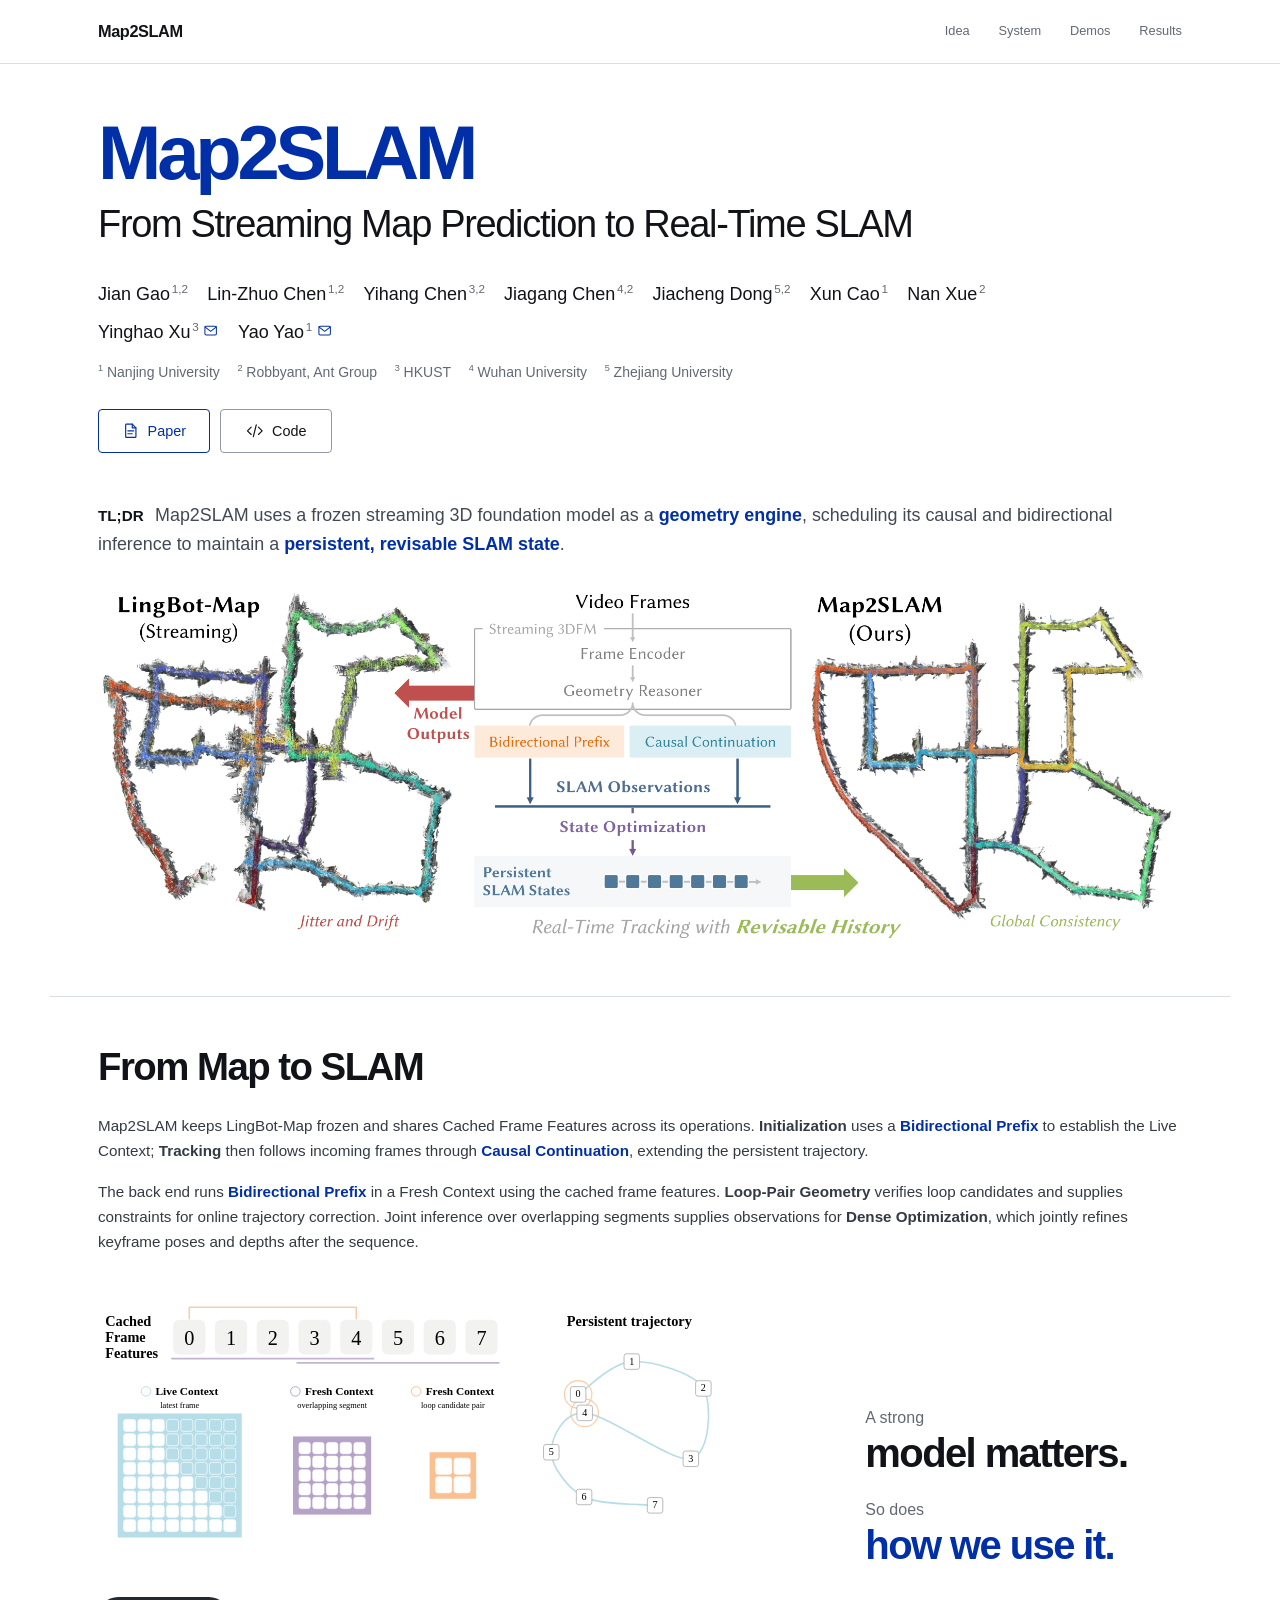
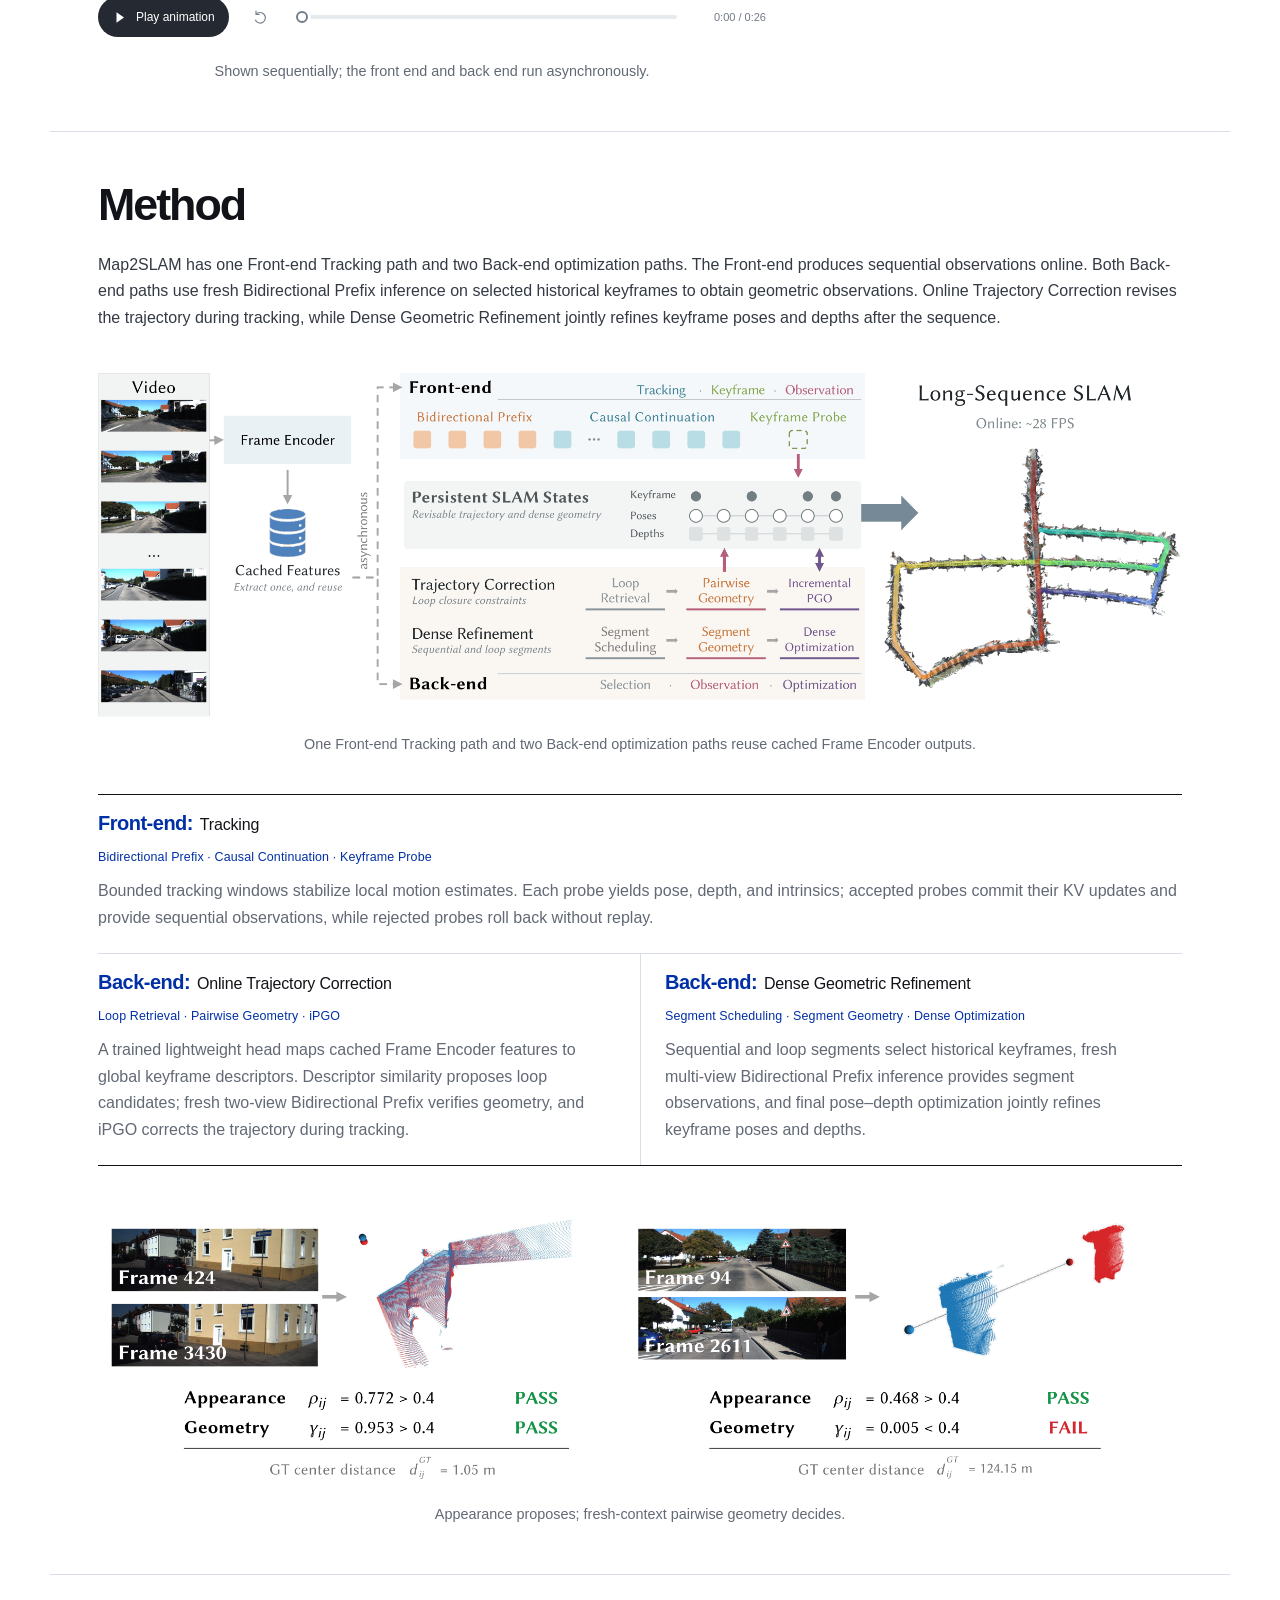
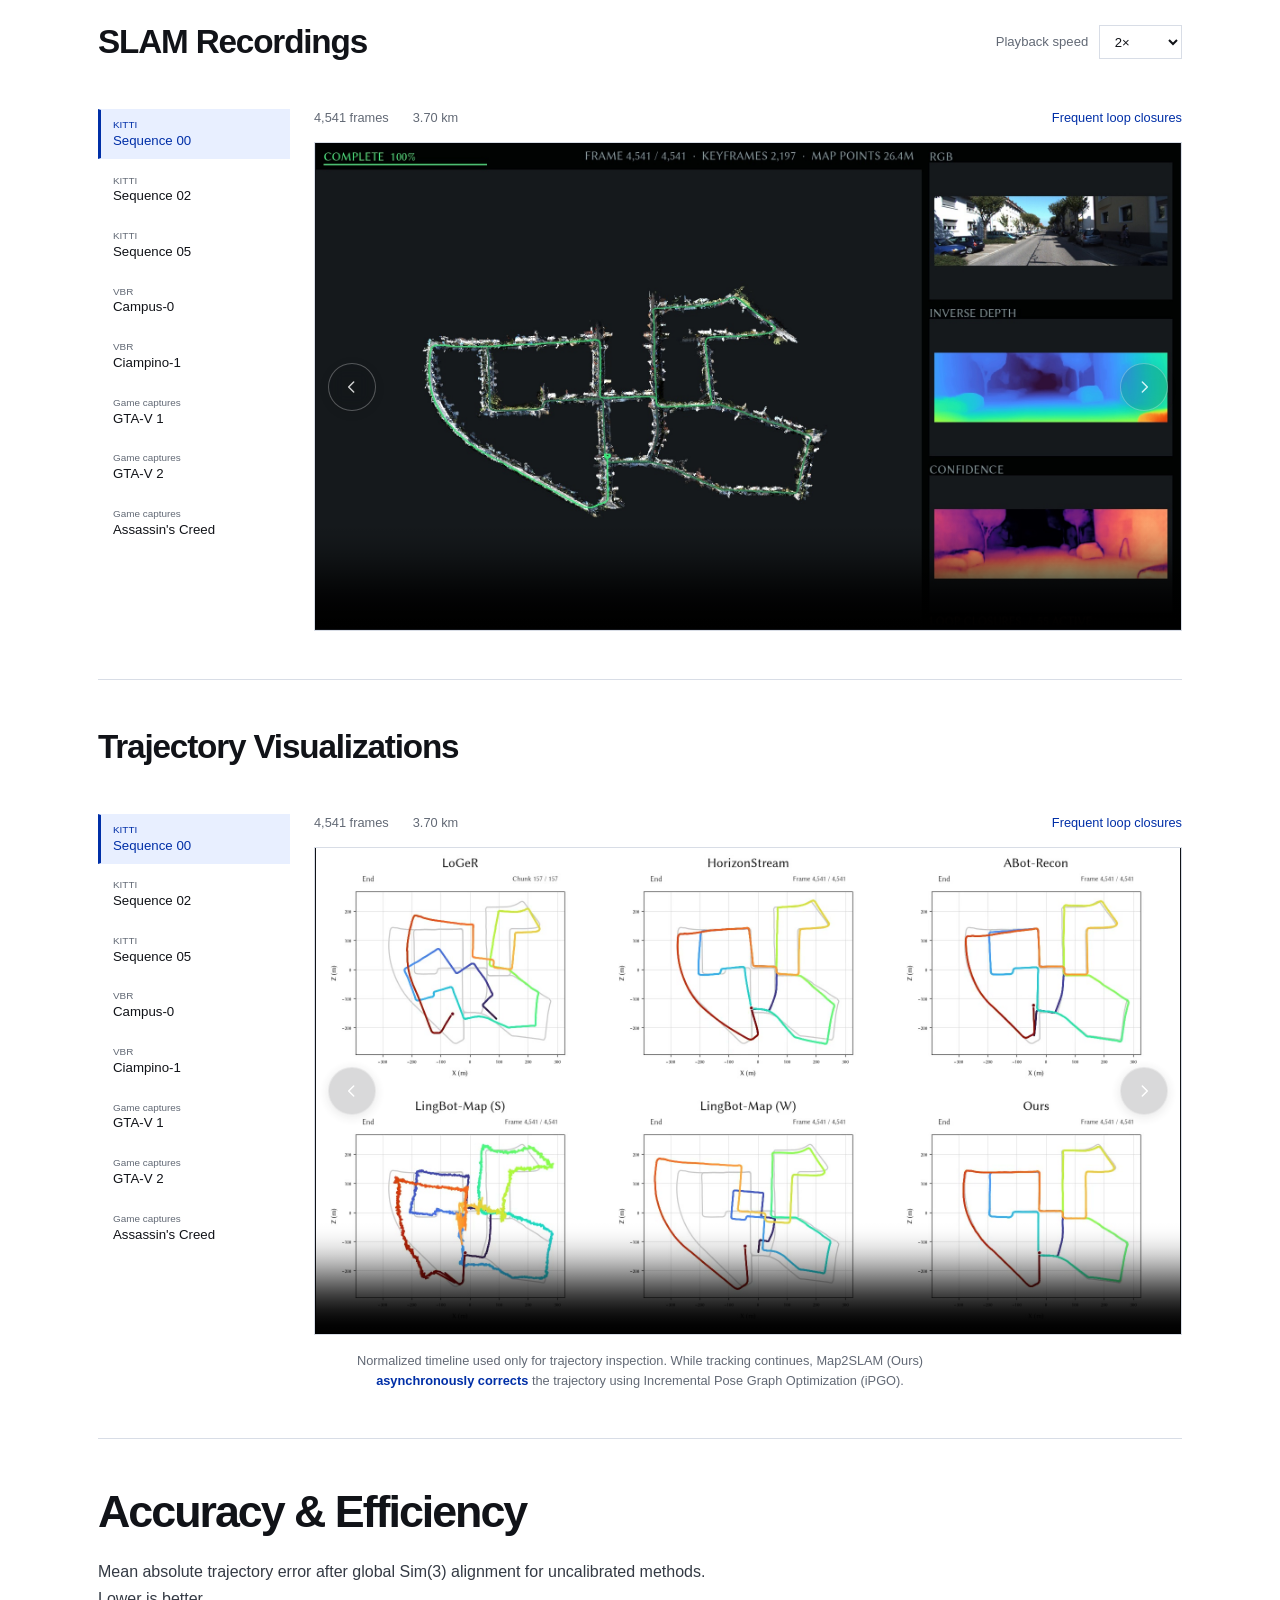
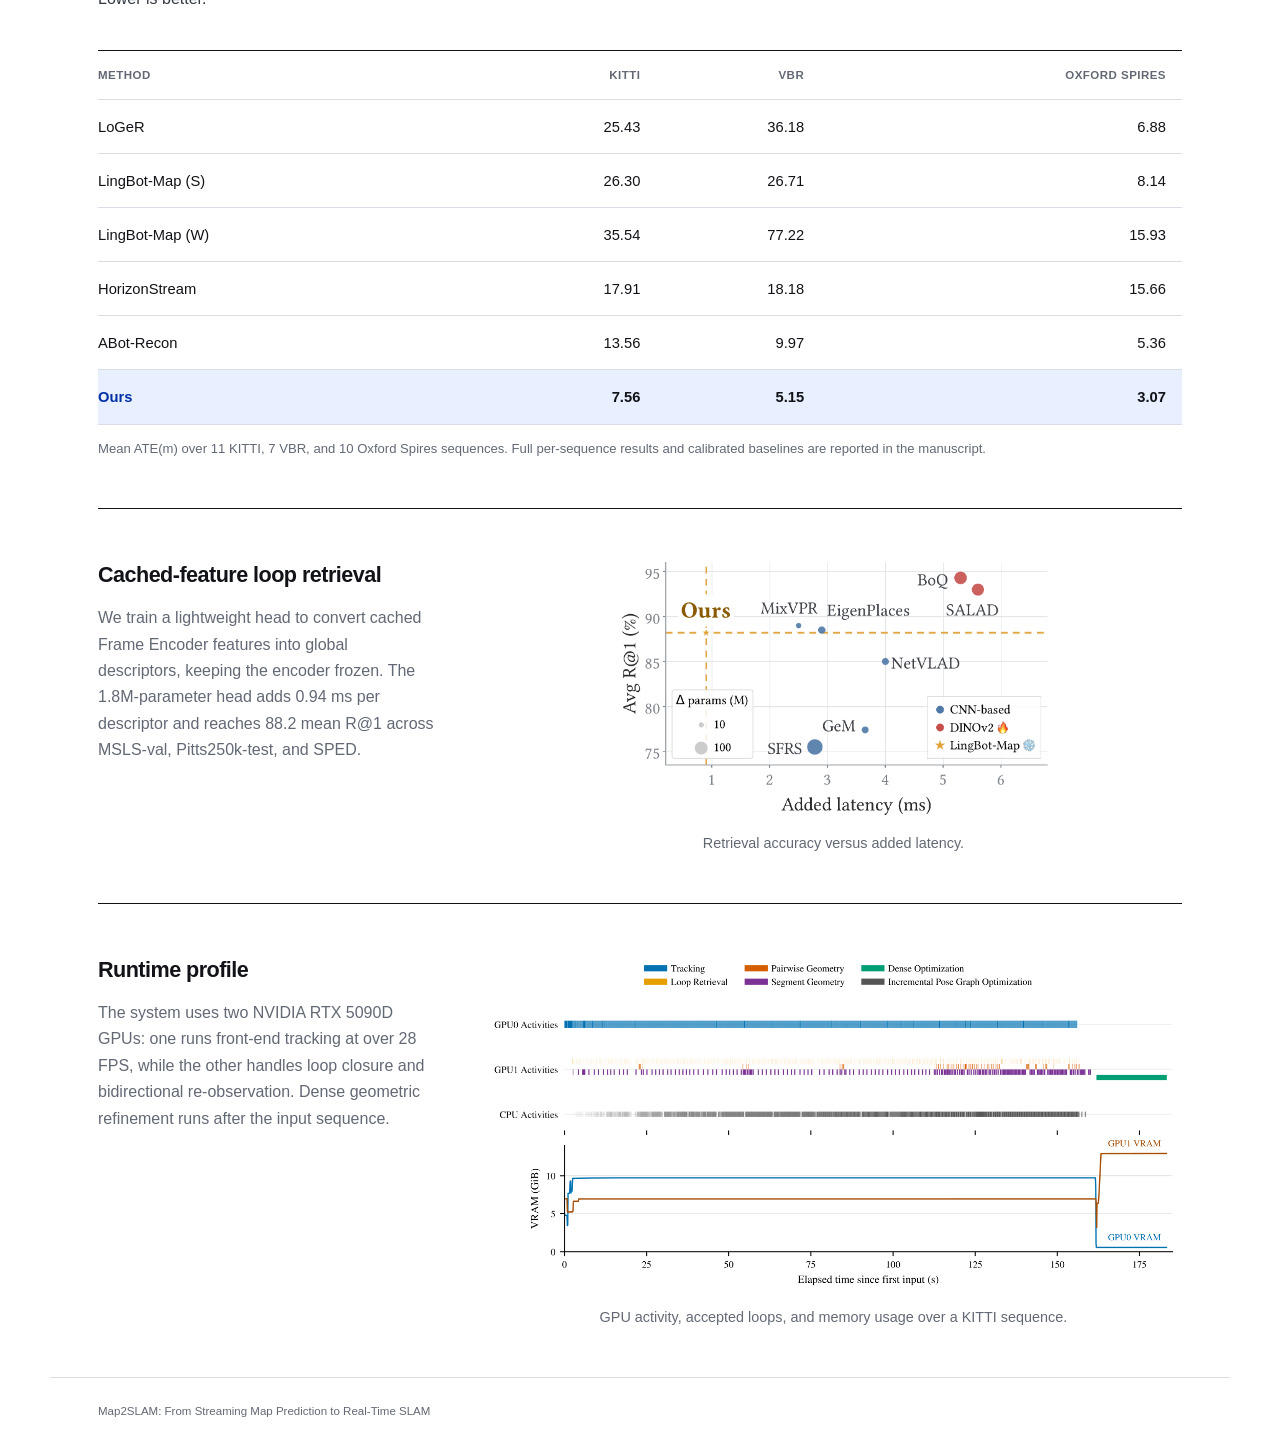
==== index.html @ f63fdbed "feat: publish Map2SLAM project page" ====
<!doctype html>
<html lang="en">
<head>
  <meta charset="utf-8">
  <meta name="viewport" content="width=device-width, initial-scale=1">
  <meta name="description" content="Project page for Map2SLAM: From Streaming Map Prediction to Real-Time SLAM.">
  <meta name="theme-color" content="#ffffff">
  <title>Map2SLAM: From Streaming Map Prediction to Real-Time SLAM</title>
  <link rel="icon" type="image/svg+xml" href="data:image/svg+xml,%3Csvg%20xmlns%3D%22http%3A%2F%2Fwww.w3.org%2F2000%2Fsvg%22%20viewBox%3D%220%200%2064%2064%22%3E%3Crect%20width%3D%2264%22%20height%3D%2264%22%20fill%3D%22%23ffffff%22%2F%3E%3Cpath%20d%3D%22M12%2050V14L32%2034L52%2014V50%22%20fill%3D%22none%22%20stroke%3D%22%23111318%22%20stroke-width%3D%224.5%22%20stroke-linejoin%3D%22round%22%2F%3E%3Cpath%20d%3D%22M6%2044h12v12H6zM6%208h12v12H6zM26%2028h12v12H26zM46%208h12v12H46zM46%2044h12v12H46z%22%20fill%3D%22%23002fa7%22%2F%3E%3C%2Fsvg%3E">
  <link rel="stylesheet" href="styles.css?v=11f849126fb4">
</head>
<body>
  <a class="skip-link" href="#main">Skip to content</a>

  <header class="site-header">
    <a class="site-brand" href="#top">Map2SLAM</a>
    <nav class="nav" aria-label="Primary navigation">
      <a href="#idea">Idea</a>
      <a href="#system">System</a>
      <a href="#demos">Demos</a>
      <a href="#results">Results</a>
    </nav>
  </header>

  <main id="main">
    <section class="hero section-grid" id="top">
      <div class="hero-copy">
        <h1>
          <span class="project-name">Map2SLAM<span class="sr-only">: </span></span>
          <span class="project-title">From Streaming Map Prediction <span class="title-phrase">to Real-Time SLAM</span></span>
        </h1>
        <div class="publication-info">
          <p class="authors">
            <span class="author"><a href="https://ygaojiany.github.io/" target="_blank" rel="noopener">Jian Gao</a><sup>1,2</sup></span>
            <span class="author"><a href="https://linzhuo.xyz/" target="_blank" rel="noopener">Lin-Zhuo Chen</a><sup>1,2</sup></span>
            <span class="author"><a href="https://sh17c.top/" target="_blank" rel="noopener">Yihang Chen</a><sup>3,2</sup></span>
            <span class="author"><a href="https://scholar.google.com/citations?user=ll9g3BkAAAAJ" target="_blank" rel="noopener">Jiagang Chen</a><sup>4,2</sup></span>
            <span class="author"><a href="https://dongjiacheng06.github.io/" target="_blank" rel="noopener">Jiacheng Dong</a><sup>5,2</sup></span>
            <span class="author"><a href="https://cite.nju.edu.cn/People/Faculty/20190621/i5054.html" target="_blank" rel="noopener">Xun Cao</a><sup>1</sup></span>
            <span class="author"><a href="https://xuenan.net/" target="_blank" rel="noopener">Nan Xue</a><sup>2</sup></span>
            <span class="author"><a href="https://justimyhxu.github.io/" target="_blank" rel="noopener">Yinghao Xu</a><sup>3</sup><svg class="corresponding-icon" viewBox="0 0 24 24" fill="none" stroke="currentColor" stroke-width="1.6" stroke-linecap="round" stroke-linejoin="round" role="img" aria-label="Corresponding author"><title>Corresponding author</title><rect x="3" y="5" width="18" height="14" rx="2"/><path d="m3 6 9 7 9-7"/></svg></span>
            <span class="author"><a href="https://yoyo000.github.io/" target="_blank" rel="noopener">Yao Yao</a><sup>1</sup><svg class="corresponding-icon" viewBox="0 0 24 24" fill="none" stroke="currentColor" stroke-width="1.6" stroke-linecap="round" stroke-linejoin="round" role="img" aria-label="Corresponding author"><title>Corresponding author</title><rect x="3" y="5" width="18" height="14" rx="2"/><path d="m3 6 9 7 9-7"/></svg></span>
          </p>
          <p class="affiliations">
            <span><sup>1</sup> Nanjing University</span>
            <span><sup>2</sup> Robbyant, Ant Group</span>
            <span><sup>3</sup> HKUST</span>
            <span><sup>4</sup> Wuhan University</span>
            <span><sup>5</sup> Zhejiang University</span>
          </p>
          <nav class="publication-links" aria-label="Paper resources">
            <a class="paper-link" href="assets/papers/Map2SLAM.pdf" target="_blank" rel="noopener">
              <svg viewBox="0 0 24 24" fill="none" stroke="currentColor" stroke-width="1.6" stroke-linecap="round" stroke-linejoin="round" aria-hidden="true"><path d="M14 3H6a1 1 0 0 0-1 1v16a1 1 0 0 0 1 1h12a1 1 0 0 0 1-1V8z"/><path d="M14 3v5h5M8 12h8M8 16h6"/></svg>
              <span>Paper</span>
            </a>
            <a class="text-link" href="https://github.com/robbyant-research/Map2SLAM" target="_blank" rel="noopener" title="Code will be released here">
              <svg viewBox="0 0 24 24" fill="none" stroke="currentColor" stroke-width="1.6" stroke-linecap="round" stroke-linejoin="round" aria-hidden="true"><path d="m7 7-5 5 5 5m10-10 5 5-5 5M14 4l-4 16"/></svg>
              <span>Code</span>
            </a>
          </nav>
        </div>
      </div>
      <div class="hero-overview">
        <p class="hero-statement"><span class="tldr-label">TL;DR</span> Map2SLAM uses a frozen streaming 3D foundation model as a <strong>geometry engine</strong>, scheduling its causal and bidirectional inference to maintain a <strong>persistent, revisable SLAM state</strong>.</p>
        <figure class="paper-figure teaser-figure">
          <img src="assets/images/teaser_v2.png" alt="Comparison between direct LingBot-Map outputs and Map2SLAM, where persistent state improves global consistency." width="2103" height="706">
        </figure>
      </div>
    </section>

    <section class="section-grid content-section idea-section" id="idea">
      <div class="idea-heading">
        <h2>From Map to SLAM</h2>
      </div>
      <div class="section-intro approach-copy wide">
        <p>Map2SLAM keeps LingBot-Map frozen and shares Cached Frame Features across its operations. <strong>Initialization</strong> uses a <strong class="inference-mode">Bidirectional Prefix</strong> to establish the Live Context; <strong>Tracking</strong> then follows incoming frames through <strong class="inference-mode">Causal Continuation</strong>, extending the persistent trajectory.</p>
        <p>The back end runs <strong class="inference-mode">Bidirectional Prefix</strong> in a Fresh Context using the cached frame features. <strong>Loop-Pair Geometry</strong> verifies loop candidates and supplies constraints for online trajectory correction. Joint inference over overlapping segments supplies observations for <strong>Dense Optimization</strong>, which jointly refines keyframe poses and depths after the sequence.</p>
      </div>
      <div class="engine-layout">
        <figure class="paper-figure method-figure">
          <iframe class="schedule-animation" src="assets/animation/index.html?v=3a4cfb2a471d" title="Interactive Map2SLAM inference schedule" aria-describedby="schedule-caption" loading="lazy"></iframe>
          <figcaption id="schedule-caption" class="animation-caption">Shown sequentially; the front end and back end run asynchronously.</figcaption>
        </figure>
        <div class="idea-motto">
          <p><span>A strong</span> <strong>model matters.</strong></p>
          <p><span>So does</span> <strong>how we use it.</strong></p>
        </div>
      </div>
    </section>

    <section class="section-grid content-section system-section" id="system">
      <div class="section-intro wide">
        <h2>Method</h2>
        <p>Map2SLAM has one Front-end Tracking path and two Back-end optimization paths. The Front-end produces sequential observations online. Both Back-end paths use fresh Bidirectional Prefix inference on selected historical keyframes to obtain geometric observations. Online Trajectory Correction revises the trajectory during tracking, while Dense Geometric Refinement jointly refines keyframe poses and depths after the sequence.</p>
      </div>

      <figure class="paper-figure full-bleed system-figure">
        <img src="assets/images/pipeline_v2.png" alt="Map2SLAM system diagram with one front-end tracking path and two back-end paths for online trajectory correction and dense geometric refinement." width="2105" height="685">
        <figcaption>One Front-end Tracking path and two Back-end optimization paths reuse cached Frame Encoder outputs.</figcaption>
      </figure>

      <div class="system-steps">
        <article class="frontend-path">
          <h3>
            <span class="stage-label">Front-end:</span>
            <span class="stage-title">Tracking</span>
          </h3>
          <p class="stage-sequence">Bidirectional Prefix · Causal Continuation · Keyframe Probe</p>
          <p>Bounded tracking windows stabilize local motion estimates. Each probe yields pose, depth, and intrinsics; accepted probes commit their KV updates and provide sequential observations, while rejected probes roll back without replay.</p>
        </article>
        <article class="backend-path">
          <h3>
            <span class="stage-label">Back-end:</span>
            <span class="stage-title">Online Trajectory Correction</span>
          </h3>
          <p class="stage-sequence">Loop Retrieval · Pairwise Geometry · iPGO</p>
          <p>A trained lightweight head maps cached Frame Encoder features to global keyframe descriptors. Descriptor similarity proposes loop candidates; fresh two-view Bidirectional Prefix verifies geometry, and iPGO corrects the trajectory during tracking.</p>
        </article>
        <article class="backend-path">
          <h3>
            <span class="stage-label">Back-end:</span>
            <span class="stage-title">Dense Geometric Refinement</span>
          </h3>
          <p class="stage-sequence">Segment Scheduling · Segment Geometry · Dense Optimization</p>
          <p>Sequential and loop segments select historical keyframes, fresh multi-view Bidirectional Prefix inference provides segment observations, and final pose–depth optimization jointly refines keyframe poses and depths.</p>
        </article>
      </div>

      <figure class="paper-figure loop-figure">
        <img src="assets/images/loop_check_v2.png" alt="Accepted and rejected loop candidates after appearance retrieval and geometric verification." width="2051" height="544">
        <figcaption>Appearance proposes; fresh-context pairwise geometry decides.</figcaption>
      </figure>
    </section>

    <section class="section-grid demo-section" id="demos" aria-label="Demos">
      <section class="media-block" id="slam-recordings" aria-labelledby="demo-heading">
        <div class="media-heading">
          <h2 id="demo-heading">SLAM Recordings</h2>
          <div class="media-controls">
            <label class="speed-control" for="demo-speed">
              <span>Playback speed</span>
              <select id="demo-speed" aria-label="SLAM recording playback speed">
                <option value="1">1×</option>
                <option value="2" selected>2×</option>
                <option value="5">5×</option>
                <option value="10">10×</option>
              </select>
            </label>
          </div>
        </div>
        <div class="media-browser">
          <aside class="sequence-sidebar" aria-label="SLAM recording sequences">
            <div class="sequence-list" role="group" aria-label="Select a sequence">
              <button class="sequence-button demo-sequence-button is-active" type="button" data-id="kitti00" aria-pressed="true"><span>KITTI</span><strong>Sequence 00</strong></button>
              <button class="sequence-button demo-sequence-button" type="button" data-id="kitti02" aria-pressed="false"><span>KITTI</span><strong>Sequence 02</strong></button>
              <button class="sequence-button demo-sequence-button" type="button" data-id="kitti05" aria-pressed="false"><span>KITTI</span><strong>Sequence 05</strong></button>
              <button class="sequence-button demo-sequence-button" type="button" data-id="vbr_campus_train0" aria-pressed="false"><span>VBR</span><strong>Campus-0</strong></button>
              <button class="sequence-button demo-sequence-button" type="button" data-id="vbr_ciampino_train1" aria-pressed="false"><span>VBR</span><strong>Ciampino-1</strong></button>
              <button class="sequence-button demo-sequence-button" type="button" data-id="vg02" aria-pressed="false"><span>Game captures</span><strong>GTA-V 1</strong></button>
              <button class="sequence-button demo-sequence-button" type="button" data-id="vg03" aria-pressed="false"><span>Game captures</span><strong>GTA-V 2</strong></button>
              <button class="sequence-button demo-sequence-button" type="button" data-id="vg04" aria-pressed="false"><span>Game captures</span><strong>Assassin's Creed</strong></button>
            </div>
          </aside>
          <div class="media-player">
            <div class="scene-details">
              <ul class="scene-stats" id="demo-scene-stats" aria-live="polite">
                <li>4,541 frames</li>
                <li>3.70 km</li>
              </ul>
              <ul class="scene-features" id="demo-scene-features" aria-live="polite">
                <li>Frequent loop closures</li>
              </ul>
            </div>
            <div class="video-stage">
              <video class="result-video" id="demo-video" controls playsinline preload="metadata" muted poster="assets/images/poster_final_kitti00.jpg">
                <source src="https://gw.alipayobjects.com/v/huamei_vaouhm/afts/video/JGMVQaipF30AAAAAgOAAAAgAfoeUAQBr" type="video/mp4">
              </video>
              <div class="scene-navigation" role="group" aria-label="Switch SLAM recording">
                <button class="scene-arrow" id="demo-prev" aria-controls="demo-video" type="button" aria-label="Previous SLAM recording" title="Previous SLAM recording">
                  <svg viewBox="0 0 24 24" fill="none" stroke="currentColor" stroke-width="1.8" stroke-linecap="round" stroke-linejoin="round" aria-hidden="true"><path d="m14 6-6 6 6 6"/></svg>
                </button>
                <button class="scene-arrow" id="demo-next" aria-controls="demo-video" type="button" aria-label="Next SLAM recording" title="Next SLAM recording">
                  <svg viewBox="0 0 24 24" fill="none" stroke="currentColor" stroke-width="1.8" stroke-linecap="round" stroke-linejoin="round" aria-hidden="true"><path d="m10 6 6 6-6 6"/></svg>
                </button>
              </div>
            </div>
          </div>
        </div>
      </section>

      <section class="media-block" id="trajectory-comparisons" aria-labelledby="trajectory-heading">
        <div class="media-heading">
          <h2 id="trajectory-heading">Trajectory Visualizations</h2>
        </div>
        <div class="media-browser">
          <aside class="sequence-sidebar" aria-label="Trajectory visualization sequences">
            <div class="sequence-list" role="group" aria-label="Select a sequence">
              <button class="sequence-button trajectory-sequence-button is-active" type="button" data-id="kitti00" aria-pressed="true"><span>KITTI</span><strong>Sequence 00</strong></button>
              <button class="sequence-button trajectory-sequence-button" type="button" data-id="kitti02" aria-pressed="false"><span>KITTI</span><strong>Sequence 02</strong></button>
              <button class="sequence-button trajectory-sequence-button" type="button" data-id="kitti05" aria-pressed="false"><span>KITTI</span><strong>Sequence 05</strong></button>
              <button class="sequence-button trajectory-sequence-button" type="button" data-id="vbr_campus_train0" aria-pressed="false"><span>VBR</span><strong>Campus-0</strong></button>
              <button class="sequence-button trajectory-sequence-button" type="button" data-id="vbr_ciampino_train1" aria-pressed="false"><span>VBR</span><strong>Ciampino-1</strong></button>
              <button class="sequence-button trajectory-sequence-button" type="button" data-id="vg02" aria-pressed="false"><span>Game captures</span><strong>GTA-V 1</strong></button>
              <button class="sequence-button trajectory-sequence-button" type="button" data-id="vg03" aria-pressed="false"><span>Game captures</span><strong>GTA-V 2</strong></button>
              <button class="sequence-button trajectory-sequence-button" type="button" data-id="vg04" aria-pressed="false"><span>Game captures</span><strong>Assassin's Creed</strong></button>
            </div>
          </aside>
          <div class="media-player">
            <div class="scene-details">
              <ul class="scene-stats" id="trajectory-scene-stats" aria-live="polite">
                <li>4,541 frames</li>
                <li>3.70 km</li>
              </ul>
              <ul class="scene-features" id="trajectory-scene-features" aria-live="polite">
                <li>Frequent loop closures</li>
              </ul>
            </div>
            <div class="video-stage">
              <video class="result-video" id="trajectory-video" controls playsinline preload="metadata" muted loop poster="assets/images/trajectory_final_kitti00.jpg">
                <source src="assets/videos/trajectory/kitti00.mp4" type="video/mp4">
              </video>
              <div class="scene-navigation" role="group" aria-label="Switch trajectory visualization">
                <button class="scene-arrow" id="trajectory-prev" aria-controls="trajectory-video" type="button" aria-label="Previous trajectory visualization" title="Previous trajectory visualization">
                  <svg viewBox="0 0 24 24" fill="none" stroke="currentColor" stroke-width="1.8" stroke-linecap="round" stroke-linejoin="round" aria-hidden="true"><path d="m14 6-6 6 6 6"/></svg>
                </button>
                <button class="scene-arrow" id="trajectory-next" aria-controls="trajectory-video" type="button" aria-label="Next trajectory visualization" title="Next trajectory visualization">
                  <svg viewBox="0 0 24 24" fill="none" stroke="currentColor" stroke-width="1.8" stroke-linecap="round" stroke-linejoin="round" aria-hidden="true"><path d="m10 6 6 6-6 6"/></svg>
                </button>
              </div>
            </div>
          </div>
        </div>
        <p class="media-note" id="comparison-note">Normalized timeline used only for trajectory inspection. While tracking continues, Map2SLAM (Ours) <strong class="async-highlight">asynchronously corrects</strong> the trajectory using Incremental Pose Graph Optimization&nbsp;(iPGO).</p>
      </section>
    </section>

    <section class="section-grid content-section results-section" id="results">
      <div class="section-intro">
        <h2>Accuracy &amp; Efficiency</h2>
        <p>Mean absolute trajectory error after global Sim(3) alignment for uncalibrated methods. Lower is better.</p>
      </div>

      <div class="results-table-wrap">
        <table class="results-table">
          <thead><tr><th>Method</th><th>KITTI</th><th>VBR</th><th>Oxford Spires</th></tr></thead>
          <tbody>
            <tr><th scope="row">LoGeR</th><td>25.43</td><td>36.18</td><td>6.88</td></tr>
            <tr><th scope="row">LingBot-Map (S)</th><td>26.30</td><td>26.71</td><td>8.14</td></tr>
            <tr><th scope="row">LingBot-Map (W)</th><td>35.54</td><td>77.22</td><td>15.93</td></tr>
            <tr><th scope="row">HorizonStream</th><td>17.91</td><td>18.18</td><td>15.66</td></tr>
            <tr><th scope="row">ABot-Recon</th><td>13.56</td><td>9.97</td><td>5.36</td></tr>
            <tr class="ours-row"><th scope="row">Ours</th><td><strong>7.56</strong></td><td><strong>5.15</strong></td><td><strong>3.07</strong></td></tr>
          </tbody>
        </table>
        <p class="results-table-note">Mean ATE(m) over 11 KITTI, 7 VBR, and 10 Oxford Spires sequences. Full per-sequence results and calibrated baselines are reported in the manuscript.</p>
      </div>

      <div class="runtime-block">
        <div class="runtime-copy">
          <h3>Cached-feature loop retrieval</h3>
          <p>We train a lightweight head to convert cached Frame Encoder features into global descriptors, keeping the encoder frozen. The 1.8M-parameter head adds 0.94 ms per descriptor and reaches 88.2 mean R@1 across MSLS-val, Pitts250k-test, and SPED.</p>
        </div>
        <figure class="paper-figure runtime-figure retrieval-figure">
          <img src="assets/images/loop-retrieval.png" alt="Retrieval accuracy versus added latency; the cached-feature Map2SLAM head is highlighted." width="1415" height="850">
          <figcaption>Retrieval accuracy versus added latency.</figcaption>
        </figure>
      </div>

      <div class="runtime-block runtime-profile-block">
        <div class="runtime-copy">
          <h3>Runtime profile</h3>
          <p>The system uses two NVIDIA RTX 5090D GPUs: one runs front-end tracking at over 28 FPS, while the other handles loop closure and bidirectional re-observation. Dense geometric refinement runs after the input sequence.</p>
        </div>
        <figure class="paper-figure runtime-figure">
          <img src="assets/images/profile_v2.png" alt="Timeline of Map2SLAM front-end and back-end GPU activity and video memory usage." width="1361" height="671">
          <figcaption>GPU activity, accepted loops, and memory usage over a KITTI sequence.</figcaption>
        </figure>
      </div>
    </section>

  </main>

  <footer class="site-footer">
    <p>Map2SLAM: From Streaming Map Prediction to Real-Time SLAM</p>
  </footer>

  <script src="script.js?v=9081198883cb"></script>
</body>
</html>
---- styles.css ----
:root {
  --white: #ffffff;
  --surface: #f7f7f8;
  --ink: #111318;
  --muted: #626975;
  --line: #d8dde6;
  --blue: #002fa7;
  --blue-soft: #e8efff;
  --max: 1180px;
  --pad: clamp(1rem, 4vw, 3rem);
  --gutter: clamp(2rem, 4vw, 3.5rem);
  --reading-width: 72ch;
  --section-space: clamp(2rem, 4vw, 3rem);
  --content-gap: clamp(1.5rem, 3vw, 2.5rem);
}

* { box-sizing: border-box; }

html {
  scroll-behavior: smooth;
  scroll-padding-top: 5rem;
}

body {
  margin: 0;
  color: var(--ink);
  background: var(--white);
  font-family: "Helvetica Neue", Helvetica, Arial, sans-serif;
  font-size: 1rem;
  line-height: 1.65;
  text-align: left;
  -webkit-font-smoothing: antialiased;
}

img, video { display: block; max-width: 100%; }
a { color: inherit; }
button { font: inherit; }
h1, h2, h3, p { margin-top: 0; }
p { margin-bottom: 1rem; overflow-wrap: break-word; }
p:last-child { margin-bottom: 0; }

.skip-link {
  position: fixed;
  left: 1rem;
  top: -5rem;
  z-index: 100;
  padding: .7rem 1rem;
  color: var(--white);
  background: var(--blue);
}
.skip-link:focus { top: 1rem; }

.site-header {
  position: sticky;
  top: 0;
  z-index: 50;
  display: grid;
  grid-template-columns: auto 1fr;
  align-items: center;
  min-height: 4rem;
  padding: 0 max(var(--pad), calc((100% - var(--max)) / 2 + var(--pad)));
  background: rgba(255,255,255,.97);
  border-bottom: 1px solid var(--line);
  backdrop-filter: blur(10px);
}

.site-brand {
  color: var(--ink);
  font-size: 1.02rem;
  font-weight: 700;
  letter-spacing: -.025em;
  text-decoration: none;
}
.site-brand:hover, .site-brand:focus-visible { color: var(--blue); }
.nav { display: flex; justify-self: end; gap: 1.8rem; }
.nav a {
  padding: 1.2rem 0;
  color: var(--muted);
  font-size: .8rem;
  text-decoration: none;
  border-bottom: 2px solid transparent;
}
.nav a:hover, .nav a:focus-visible { color: var(--blue); border-bottom-color: var(--blue); }

.paper-link, .text-link {
  display: inline-flex;
  align-items: center;
  justify-content: center;
  gap: .5rem;
  min-width: 7rem;
  min-height: 2.75rem;
  padding: .6rem 1.15rem;
  color: var(--blue);
  background: var(--white);
  border: 1px solid var(--blue);
  border-radius: 4px;
  font-size: .9rem;
  font-weight: 500;
  line-height: 1.25;
  text-decoration: none;
  transition: color 150ms ease, border-color 150ms ease, background-color 150ms ease;
}
.text-link { color: var(--ink); border-color: #9299a4; }
.paper-link svg, .text-link svg { width: 1.1rem; height: 1.1rem; flex: none; }
.paper-link:hover, .text-link:hover { color: var(--blue); border-color: var(--blue); background: var(--blue-soft); }
.paper-link:focus-visible, .text-link:focus-visible { outline: 2px solid var(--blue); outline-offset: 4px; }

.section-grid {
  width: min(100%, var(--max));
  margin: 0 auto;
  padding-left: var(--pad);
  padding-right: var(--pad);
}

.hero {
  padding-top: clamp(2.25rem, 4vw, 3.5rem);
  padding-bottom: var(--section-space);
  border-bottom: 1px solid var(--line);
}
.hero-copy { max-width: none; }
.hero h1 { margin: 0 0 2rem; }
.project-name {
  display: block;
  margin-bottom: .7rem;
  color: var(--blue);
  font-size: clamp(3.25rem, 6vw, 4.75rem);
  font-weight: 700;
  line-height: 1;
  letter-spacing: -.055em;
}
.project-title {
  display: block;
  max-width: none;
  color: var(--ink);
  font-size: clamp(1.6rem, 3vw, 2.375rem);
  font-weight: 500;
  line-height: 1.2;
  letter-spacing: -.035em;
}
.title-phrase { white-space: nowrap; }
.sr-only {
  position: absolute;
  width: 1px;
  height: 1px;
  padding: 0;
  margin: -1px;
  overflow: hidden;
  clip: rect(0, 0, 0, 0);
  white-space: nowrap;
  border: 0;
}
.publication-info { margin-bottom: 0; }
.authors {
  display: flex;
  flex-wrap: wrap;
  gap: .5rem 1.2rem;
  max-width: 57rem;
  margin-bottom: .85rem;
  color: var(--ink);
  font-size: 1.125rem;
  font-weight: 400;
  line-height: 1.65;
}
.author { white-space: nowrap; }
.author a { text-decoration: none; text-underline-offset: .2em; }
.author a:hover { color: var(--blue); text-decoration: underline; }
.author a:focus-visible { outline: 2px solid var(--blue); outline-offset: 3px; }
.publication-info sup { color: var(--muted); font-size: .65em; line-height: 0; }
.author sup { margin-left: .15em; }
.corresponding-icon {
  display: inline-block;
  width: .85em;
  height: .85em;
  margin-left: .3rem;
  color: var(--blue);
  vertical-align: -.02em;
}
.affiliations {
  display: flex;
  flex-wrap: wrap;
  gap: .2rem 1.1rem;
  margin-bottom: 0;
  color: var(--muted);
  font-size: .875rem;
  line-height: 1.7;
}
.affiliations span { white-space: nowrap; }
.publication-links { display: flex; flex-wrap: wrap; gap: .65rem; margin-top: 1.5rem; }
.hero-overview { margin-top: 3rem; }
.hero-statement {
  max-width: none;
  margin-top: 0;
  margin-bottom: 0;
  color: #424955;
  font-size: clamp(1rem, 1.4vw, 1.125rem);
  line-height: 1.65;
}
.hero-statement strong { color: var(--blue); font-weight: 600; }
.tldr-label { margin-right: .4rem; color: var(--ink); font-size: .85em; font-weight: 700; white-space: nowrap; }

.paper-figure { margin: 0; }
.paper-figure.teaser-figure { margin-top: 1.5rem; }
.paper-figure img { width: 100%; height: auto; }
.paper-figure figcaption {
  display: block;
  margin-top: .75rem;
  color: var(--muted);
  font-size: .9rem;
  line-height: 1.5;
  text-align: center;
}

.content-section {
  padding-top: var(--section-space);
  padding-bottom: var(--section-space);
  border-bottom: 1px solid var(--line);
}
.section-intro { max-width: 820px; }
.section-intro h2, .closing h2 {
  margin-bottom: 1.5rem;
  font-size: clamp(2rem, 3.5vw, 3.5rem);
  line-height: 1.08;
  letter-spacing: -.045em;
}
/* Reading measures apply to prose; full-width Method copy keeps its layout. */
.section-intro p { color: #343a44; font-size: 1rem; line-height: 1.65; }
.section-intro:not(.wide) p { max-width: var(--reading-width); }
.engine-layout {
  display: grid;
  grid-template-columns: minmax(0, 1.8fr) minmax(0, 1fr);
  gap: clamp(2rem, 3.5vw, 3rem);
  align-items: center;
  margin-top: var(--content-gap);
}
.idea-heading { display: flex; align-items: center; justify-content: space-between; gap: 1.5rem; margin-bottom: 1.5rem; }
.idea-heading h2 { margin: 0; font-size: clamp(2rem, 3vw, 2.5rem); line-height: 1.15; letter-spacing: -.04em; }
.idea-section .approach-copy { max-width: none; margin: 0; }
.idea-section .approach-copy p { margin: 0; font-size: .95rem; line-height: 1.65; }
.idea-section .approach-copy p + p { margin-top: 1rem; }
.approach-copy .inference-mode { color: var(--blue); font-weight: 700; }

.principles {
  display: grid;
  grid-template-columns: repeat(3, 1fr);
  border-bottom: 1px solid var(--line);
}
.principles article { min-height: 13rem; padding: 1.2rem 1.5rem 1.5rem 0; }
.principles article + article { padding-left: 1.5rem; border-left: 1px solid var(--line); }
.principle-number { color: var(--blue); font-size: .76rem; font-weight: 700; }
.principles h3 { margin: 2.8rem 0 .55rem; font-size: 1.05rem; letter-spacing: -.02em; }
.principles p { margin-bottom: 0; color: var(--muted); font-size: .88rem; line-height: 1.55; }

.idea-motto { margin: 0; justify-self: center; }
.idea-motto p { margin: 0; }
.idea-motto p + p { margin-top: 1.5rem; }
.idea-motto span { display: block; margin-bottom: .35rem; color: var(--muted); font-size: 1rem; line-height: 1.2; }
.idea-motto strong { display: block; color: var(--ink); font-size: clamp(1.75rem, 3.2vw, 2.5rem); font-weight: 700; line-height: 1.08; letter-spacing: -.04em; }
.idea-motto p:last-child strong { color: var(--blue); }
.method-figure { min-width: 0; width: 100%; margin-top: 0; }
.definition-card {
  display: inline-block;
  width: calc(34% - 1.5rem);
  margin: 4.5rem 0 0 3rem;
  padding: 1.4rem 0 1.4rem 1.4rem;
  vertical-align: bottom;
  border-left: 3px solid var(--blue);
}
.definition-term { margin-bottom: .8rem; color: var(--blue); font-size: .72rem; font-weight: 700; letter-spacing: .08em; text-transform: uppercase; }
.definition-card h3 { margin-bottom: .7rem; font-size: 1.2rem; line-height: 1.25; }
.definition-card p:last-child { margin-bottom: 0; color: var(--muted); font-size: .9rem; }

.system-section { background: var(--white); }
.system-section > .section-intro { max-width: none; }
.system-figure { margin-top: var(--content-gap); }
.system-steps {
  display: grid;
  grid-template-columns: repeat(2, 1fr);
  margin-top: var(--content-gap);
  border-top: 1px solid var(--ink);
  border-bottom: 1px solid var(--ink);
}
.system-steps article { padding: 1rem 1.5rem 1.4rem 0; }
.system-steps .frontend-path { grid-column: 1 / -1; min-height: 9rem; padding-right: 0; border-bottom: 1px solid var(--line); }
.system-steps .backend-path { min-height: 12rem; }
.system-steps .backend-path + .backend-path { padding-left: 1.5rem; border-left: 1px solid var(--line); }
.system-steps h3 {
  display: flex;
  align-items: baseline;
  gap: .42rem;
  margin: 0 0 .75rem;
  line-height: 1.2;
}
.stage-label {
  flex: 0 0 auto;
  color: var(--blue);
  font-size: 1.25rem;
  font-weight: 700;
  letter-spacing: -.025em;
}
.stage-title {
  color: var(--ink);
  font-size: 1rem;
  font-weight: 400;
  letter-spacing: -.01em;
}
.system-steps p { max-width: var(--reading-width); margin-bottom: 0; color: var(--muted); font-size: 1rem; line-height: 1.65; }
.system-steps .frontend-path p { max-width: none; }
.system-steps .stage-sequence { margin-bottom: .65rem; color: var(--blue); font-size: .78rem; letter-spacing: .01em; }
.loop-figure { margin-top: var(--content-gap); }

.demo-section { padding-top: 0; padding-bottom: 0; }
.media-block { min-width: 0; padding: var(--section-space) 0; border-bottom: 1px solid var(--line); scroll-margin-top: 5rem; }
.media-heading { display: flex; flex-wrap: wrap; justify-content: space-between; align-items: center; gap: .75rem 1rem; margin-bottom: 3rem; }
.media-heading h2 { margin: 0; font-size: clamp(1.6rem, 2.6vw, 2.25rem); line-height: 1.15; letter-spacing: -.035em; }
.media-browser { display: grid; grid-template-columns: 12rem minmax(0, 1fr); gap: 1.5rem; align-items: start; }
.sequence-sidebar { min-width: 0; }
.sequence-list { display: grid; gap: .35rem; }
.sequence-button { min-width: 0; min-height: 3rem; padding: .55rem .75rem; color: var(--muted); background: var(--white); border: 1px solid transparent; border-left: 3px solid transparent; text-align: left; cursor: pointer; }
.sequence-button span { display: block; font-size: .62rem; line-height: 1.15; }
.sequence-button strong { display: block; margin-top: .15rem; color: var(--ink); font-size: .83rem; font-weight: 500; line-height: 1.25; }
.sequence-button:hover { background: var(--surface); color: var(--blue); }
.sequence-button.is-active { border-left-color: var(--blue); background: var(--blue-soft); color: var(--blue); }
.sequence-button.is-active strong { color: var(--blue); }
.sequence-button:focus-visible { outline: 2px solid var(--blue); outline-offset: -2px; }
.scene-details { display: flex; flex-wrap: wrap; justify-content: space-between; align-items: baseline; gap: .5rem 1.5rem; margin-bottom: 1rem; }
.scene-features { display: flex; flex: 1 1 auto; flex-wrap: wrap; justify-content: flex-end; gap: .25rem 1.25rem; margin: 0; padding: 0; color: var(--blue); font-size: .8rem; font-weight: 500; line-height: 1.35; list-style: none; }
.scene-features li { white-space: nowrap; }
.scene-stats { display: flex; flex: 0 0 auto; flex-wrap: wrap; gap: .35rem 1.5rem; margin: 0; padding: 0; color: var(--muted); font-size: .8rem; line-height: 1.35; list-style: none; font-variant-numeric: tabular-nums; }
.scene-stats li { white-space: nowrap; }
.media-player {
  width: min(100%, calc((100vh - 17rem) * 16 / 9));
  width: min(100%, calc((100svh - 17rem) * 16 / 9));
  min-width: 0;
  justify-self: end;
}
.media-controls { display: flex; flex-wrap: wrap; align-items: center; gap: 1rem; }
.video-stage { position: relative; isolation: isolate; }
.scene-navigation { position: absolute; inset: 0; pointer-events: none; }
.scene-arrow { position: absolute; top: 50%; display: inline-flex; align-items: center; justify-content: center; width: 3rem; height: 3rem; padding: 0; color: var(--white); background: rgba(17, 19, 24, .2); border: 1px solid rgba(255, 255, 255, .35); border-radius: 50%; box-shadow: 0 2px 12px rgba(0, 0, 0, .12); backdrop-filter: blur(8px); -webkit-backdrop-filter: blur(8px); opacity: .8; transform: translateY(-50%); cursor: pointer; pointer-events: auto; transition: opacity 150ms ease, background-color 150ms ease; }
.scene-arrow:first-child { left: .85rem; }
.scene-arrow:last-child { right: .85rem; }
.scene-arrow svg { width: 1.25rem; height: 1.25rem; }
.video-stage:hover .scene-arrow, .video-stage:focus-within .scene-arrow { opacity: 1; }
.scene-arrow:hover { background: rgba(17, 19, 24, .3); border-color: rgba(255, 255, 255, .65); }
.scene-arrow:focus-visible { outline: 2px solid var(--white); outline-offset: 3px; opacity: 1; background: rgba(17, 19, 24, .3); }
.speed-control { display: flex; align-items: center; gap: .7rem; color: var(--muted); font-size: .82rem; white-space: nowrap; }
.speed-control select {
  min-width: 4.5rem;
  padding: .45rem 1.7rem .45rem .65rem;
  color: var(--ink);
  background: var(--white);
  border: 1px solid var(--line);
  border-radius: 0;
  font: inherit;
}
.speed-control select:focus-visible { outline: 2px solid var(--blue); outline-offset: 2px; }
.dataset-tabs { display: flex; flex-wrap: wrap; border-top: 1px solid var(--ink); border-bottom: 1px solid var(--line); }
.dataset-tab {
  display: flex;
  justify-content: space-between;
  gap: 2rem;
  min-width: 10rem;
  padding: .8rem 1rem .8rem 0;
  color: var(--muted);
  background: transparent;
  border: 0;
  border-top: 3px solid transparent;
  cursor: pointer;
  text-align: left;
}
.dataset-tab + .dataset-tab { padding-left: 1rem; border-left: 1px solid var(--line); }
.dataset-tab span { font-size: .7rem; font-variant-numeric: tabular-nums; }
.dataset-tab.is-active { color: var(--blue); border-top-color: var(--blue); }

.result-video {
  width: 100%;
  height: auto;
  aspect-ratio: 16 / 9;
  object-fit: contain;
  margin: 0 auto;
  background: #111318;
  border: 1px solid var(--line);
}
.result-video:fullscreen { width: 100%; height: 100%; object-fit: contain; border: 0; }
.media-note { max-width: none; margin: 1rem 0 0; color: var(--muted); font-size: .8rem; line-height: 1.5; text-align: center; text-wrap: balance; }
.media-note .async-highlight { color: var(--blue); font-weight: 700; white-space: nowrap; }

.video-grid { display: grid; grid-template-columns: 1.25fr 1fr; gap: 1px; background: var(--line); border: 1px solid var(--line); }
.video-panel { min-width: 0; background: var(--white); }
.video-label { display: flex; justify-content: space-between; gap: 1rem; padding: .7rem .8rem; border-bottom: 1px solid var(--line); }
.video-label span { font-size: .78rem; font-weight: 700; }
.video-label small { color: var(--muted); font-size: .7rem; }
.video-panel video { width: 100%; aspect-ratio: 16 / 9; background: #111318; object-fit: contain; }
.video-footnote { display: grid; grid-template-columns: 1.5fr .5fr; gap: 2rem; padding-top: .9rem; color: var(--muted); font-size: .73rem; }
.video-footnote p:last-child { text-align: right; }

.results-table-wrap { margin-top: var(--content-gap); overflow-x: auto; }
.results-table { width: 100%; border-collapse: collapse; font-size: .92rem; }
.results-table th, .results-table td { padding: .9rem 1rem .9rem 0; text-align: left; border-bottom: 1px solid var(--line); }
.results-table th { color: var(--muted); font-size: .72rem; font-weight: 700; letter-spacing: .04em; text-transform: uppercase; border-top: 1px solid var(--ink); }
.results-table thead th:not(:first-child), .results-table td { text-align: right; font-variant-numeric: tabular-nums; }
.results-table tbody th { color: var(--ink); font-size: .92rem; font-weight: 400; letter-spacing: 0; text-transform: none; border-top: 0; }
.results-table .ours-row { background: var(--blue-soft); }
.results-table .ours-row th { color: var(--blue); font-weight: 700; }
.results-table-note { width: 100%; margin: .85rem 0 0; color: var(--muted); font-size: .82rem; }
.benchmark-row {
  display: grid;
  grid-template-columns: minmax(10rem, .75fr) 2fr minmax(8rem, .55fr);
  gap: 2rem;
  align-items: center;
  min-height: 9rem;
  border-bottom: 1px solid var(--line);
}
.benchmark-name strong { display: block; font-size: 1.25rem; letter-spacing: -.025em; }
.benchmark-name span { color: var(--muted); font-size: .74rem; }
.bars { display: grid; gap: .65rem; }
.bar-row { display: grid; grid-template-columns: 4.8rem 1fr 4.5rem; gap: .7rem; align-items: center; font-size: .76rem; }
.bar-row strong { font-variant-numeric: tabular-nums; }
.bar-track { height: .5rem; background: #eceef2; }
.bar { display: block; height: 100%; }
.bar.ours { background: var(--blue); }
.bar.baseline { background: #9ba3af; }
.reduction { color: var(--blue); font-size: .92rem; font-weight: 700; text-align: right; }
.results-note { padding-top: .9rem; color: var(--muted); font-size: .76rem; }
.results-note p { max-width: 48rem; }

.runtime-block {
  display: grid;
  grid-template-columns: .65fr 1.35fr;
  gap: var(--gutter);
  align-items: start;
  margin-top: var(--section-space);
  padding-top: var(--section-space);
  border-top: 1px solid var(--ink);
}
.runtime-copy h3 { margin-bottom: .8rem; font-size: 1.35rem; letter-spacing: -.025em; }
.runtime-copy p { max-width: var(--reading-width); color: var(--muted); font-size: 1rem; line-height: 1.65; }
.retrieval-figure { width: min(100%, 440px); justify-self: center; }

.closing {
  padding-top: clamp(4rem, 7vw, 6rem);
  padding-bottom: clamp(4rem, 7vw, 6rem);
  background: var(--surface);
}
.closing-copy { max-width: 760px; }
.closing h2 { margin-bottom: .8rem; }
.closing p { color: #343a44; font-size: 1.04rem; }
.paper-link.inverse { margin-top: 1rem; }

.site-footer {
  display: flex;
  justify-content: space-between;
  gap: 2rem;
  max-width: var(--max);
  margin: 0 auto;
  padding: 1.5rem var(--pad);
  color: var(--muted);
  font-size: .72rem;
}
.site-footer p { margin: 0; }

@media (max-width: 900px) {
  .nav { gap: 1rem; }
  .engine-layout { grid-template-columns: 1fr; gap: 1.75rem; }
  .idea-heading { flex-wrap: wrap; }
  .media-browser { grid-template-columns: 11.5rem minmax(0, 1fr); gap: 1rem; }
  .method-figure { width: 100%; }
  .runtime-block { grid-template-columns: 1fr; gap: 2rem; }
  .media-player { width: 100%; }
}

@media (max-width: 680px) {
  :root { --pad: 1rem; }
  html { scroll-padding-top: 0; }
  .site-header { min-height: 3.5rem; }
  .nav { display: none; }
  .hero { padding-top: 2.25rem; }
  .hero h1 { margin-bottom: 1.75rem; }
  .authors { gap: .35rem 1rem; font-size: 1rem; }
  .affiliations { gap: .2rem .9rem; font-size: .8rem; }
  .publication-links { margin-top: 1.25rem; }
  .principles { grid-template-columns: 1fr; }
  .principles article, .principles article + article { min-height: auto; padding: 1rem 0 1.4rem; border-left: 0; border-bottom: 1px solid var(--line); }
  .principles article:last-child { border-bottom: 0; }
  .principles h3 { margin-top: 1.6rem; }
  .system-steps { grid-template-columns: 1fr; }
  .system-steps article, .system-steps .frontend-path, .system-steps .backend-path, .system-steps .backend-path + .backend-path { min-height: auto; padding: 1rem 0 1.3rem; border-left: 0; border-bottom: 1px solid var(--line); }
  .system-steps article:last-child { border-bottom: 0; }
  .idea-heading { align-items: flex-start; gap: 1rem; }
  .media-browser { grid-template-columns: 1fr; gap: 1rem; }
  .sequence-list { grid-template-columns: repeat(4, minmax(0, 1fr)); }
  .sequence-button { padding: .5rem; }
  .sequence-button strong { font-size: .73rem; }
  .sequence-button.is-active { border-left-color: transparent; border-bottom-color: var(--blue); }
  .speed-control { margin-top: 0; }
  .scene-arrow { width: 2.75rem; height: 2.75rem; }
  .scene-arrow:first-child { left: .5rem; }
  .scene-arrow:last-child { right: .5rem; }
  .video-footnote { grid-template-columns: 1fr; gap: .35rem; }
  .video-footnote p:last-child { text-align: left; }
  .benchmark-row { grid-template-columns: 1fr; gap: 1rem; padding: 1.3rem 0; }
  .reduction { text-align: left; }
  .bar-row { grid-template-columns: 4.5rem 1fr 4rem; }
  .site-footer { display: block; }
  .site-footer p + p { margin-top: .25rem; }
}

@media (max-width: 560px) {
  .sequence-list { grid-template-columns: repeat(2, minmax(0, 1fr)); }
}

@media (prefers-reduced-motion: reduce) {
  html { scroll-behavior: auto; }
  *, *::before, *::after { transition-duration: .01ms !important; }
}

/* Interactive inference schedule. */
.method-figure { container-type: inline-size; }
.schedule-animation {
  display: block;
  width: 100%;
  height: calc(100cqw * .4375 + 64px);
  border: 0;
}
.paper-figure .animation-caption { display: block; }

@media (max-height: 560px) and (min-width: 901px) {
  .media-player { width: 100%; }
}
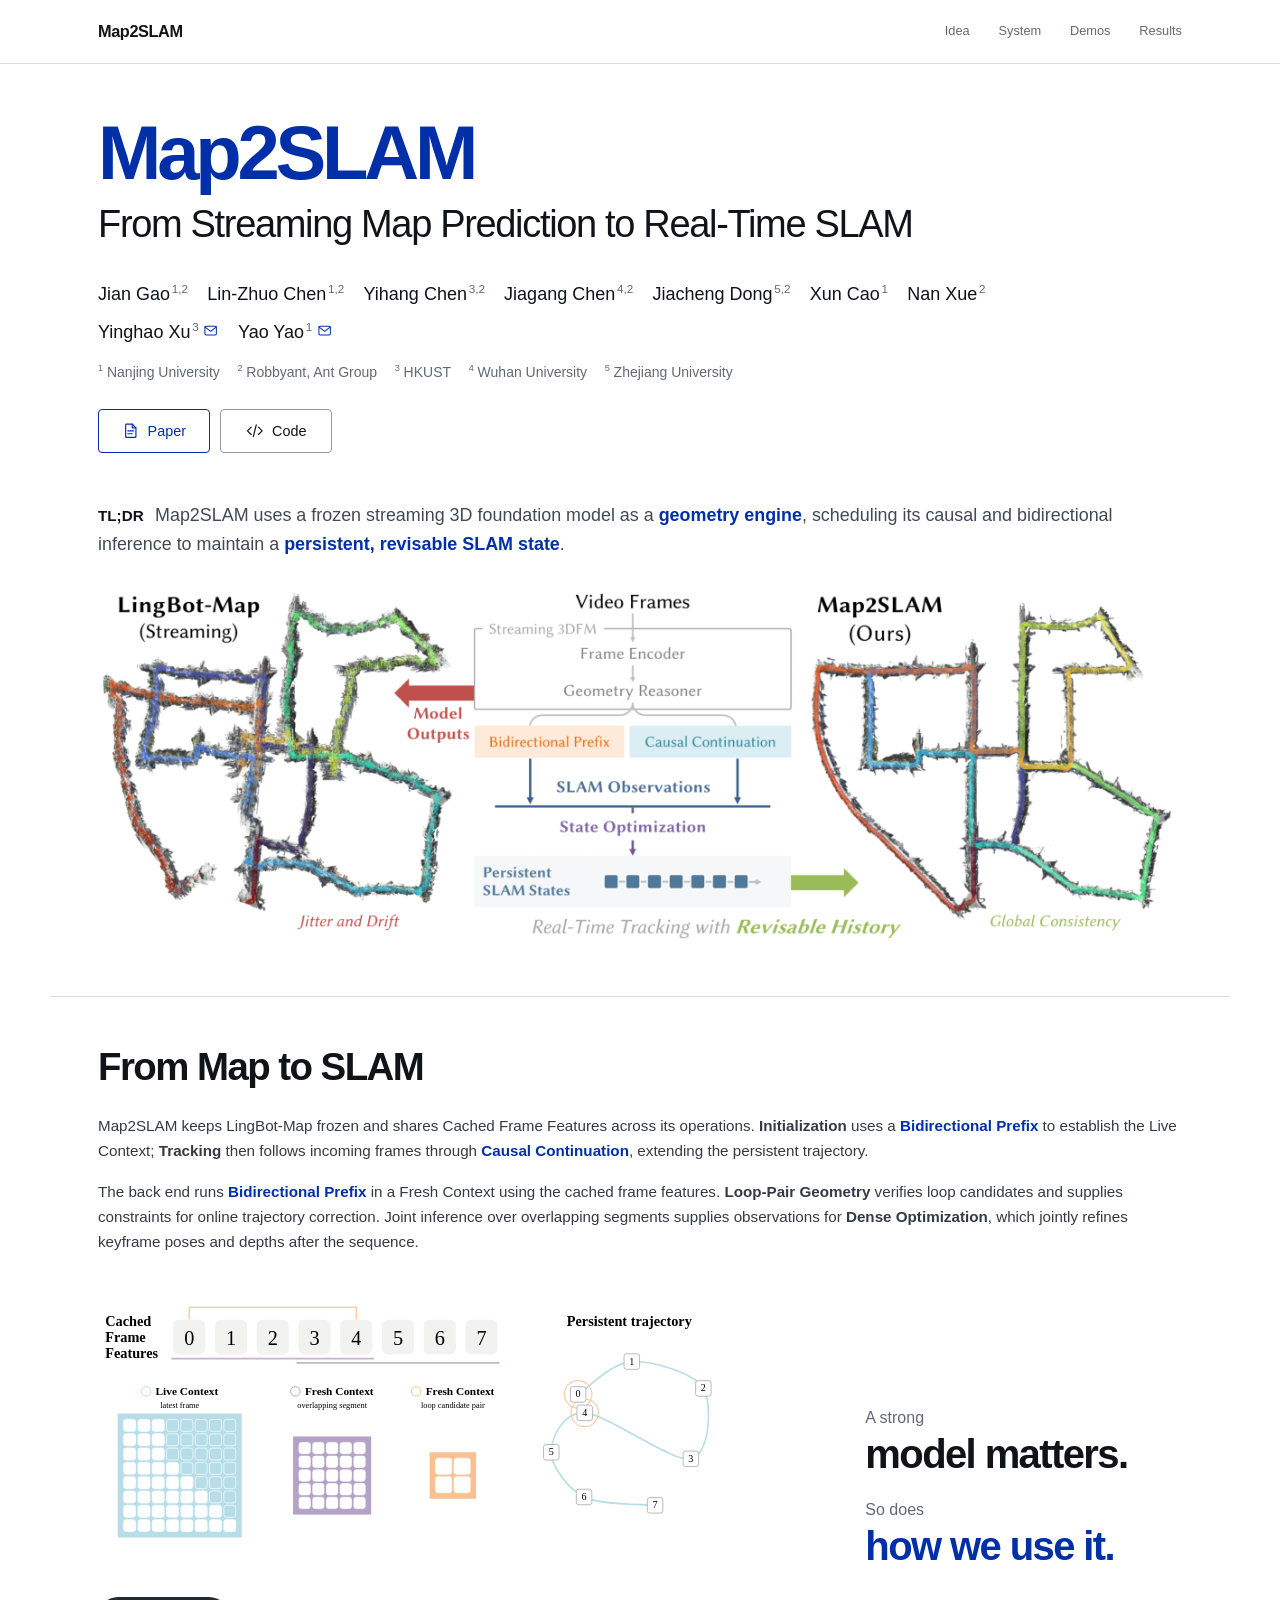
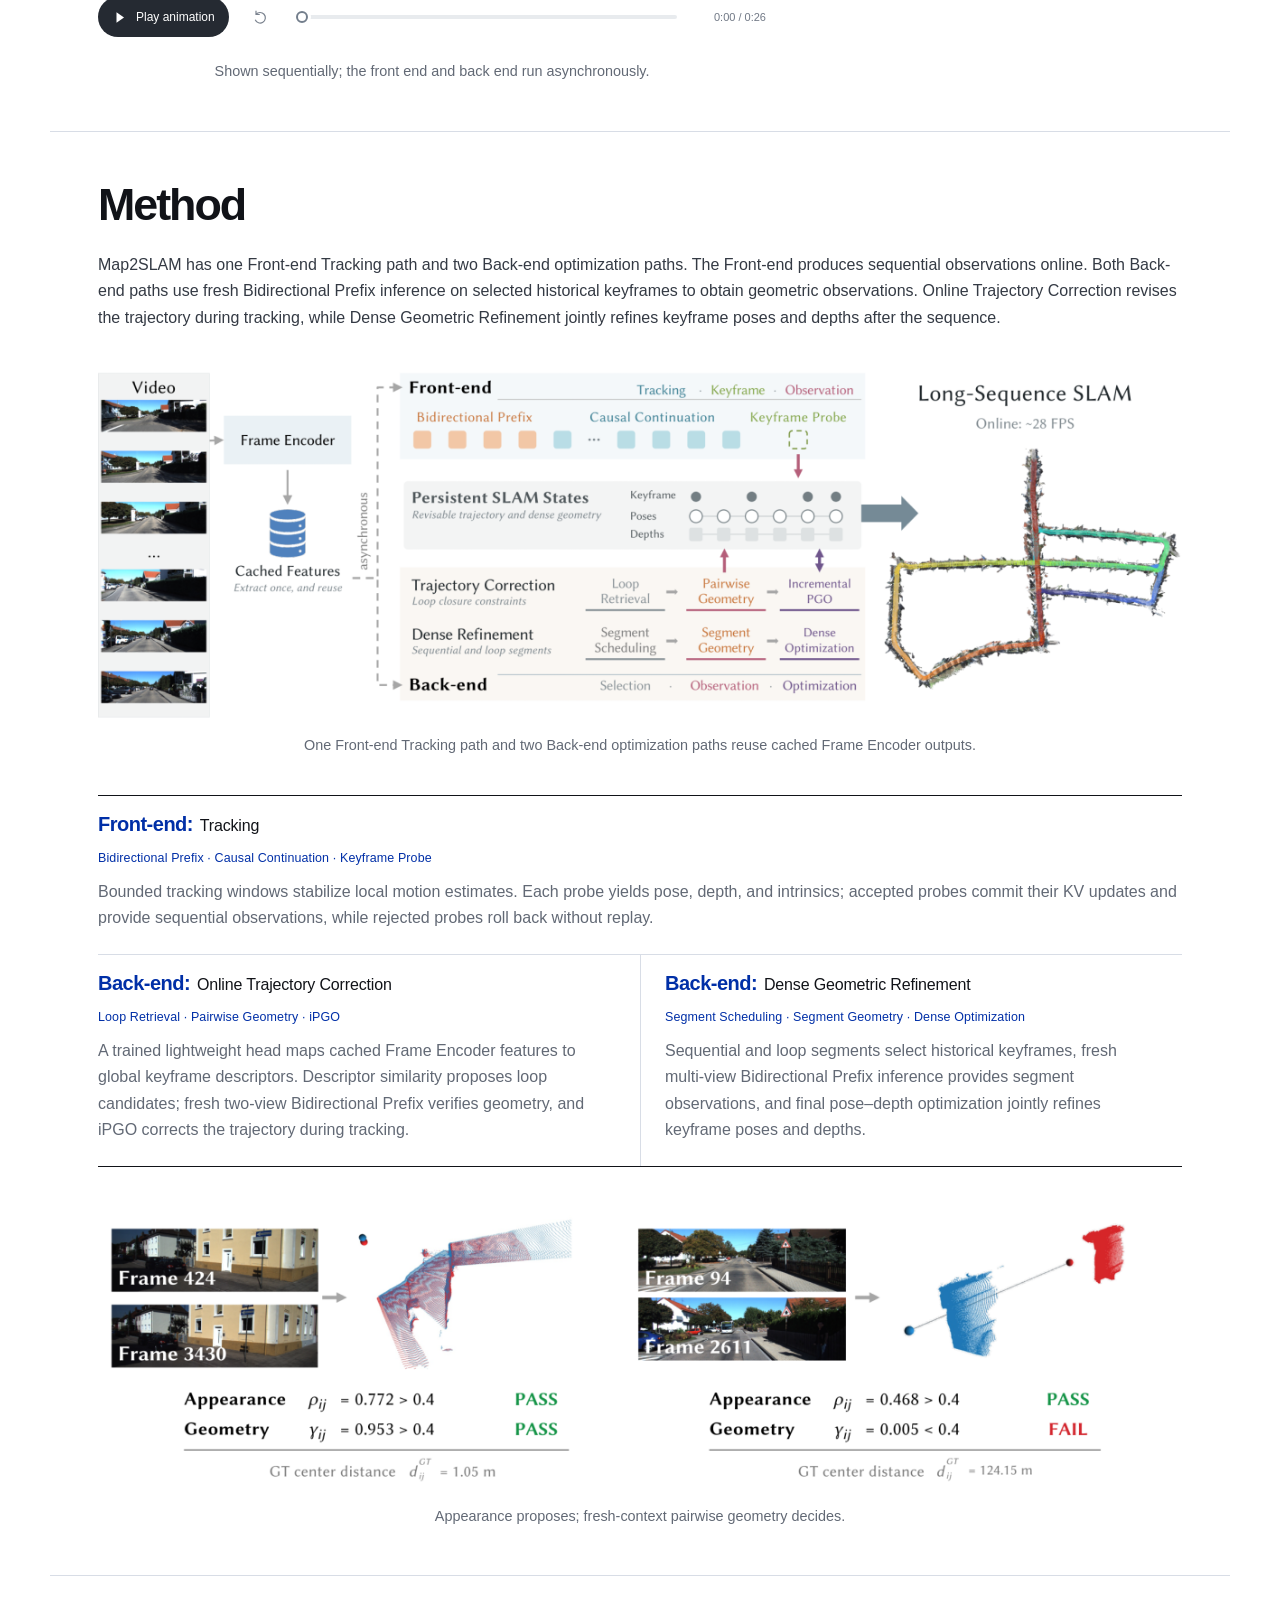
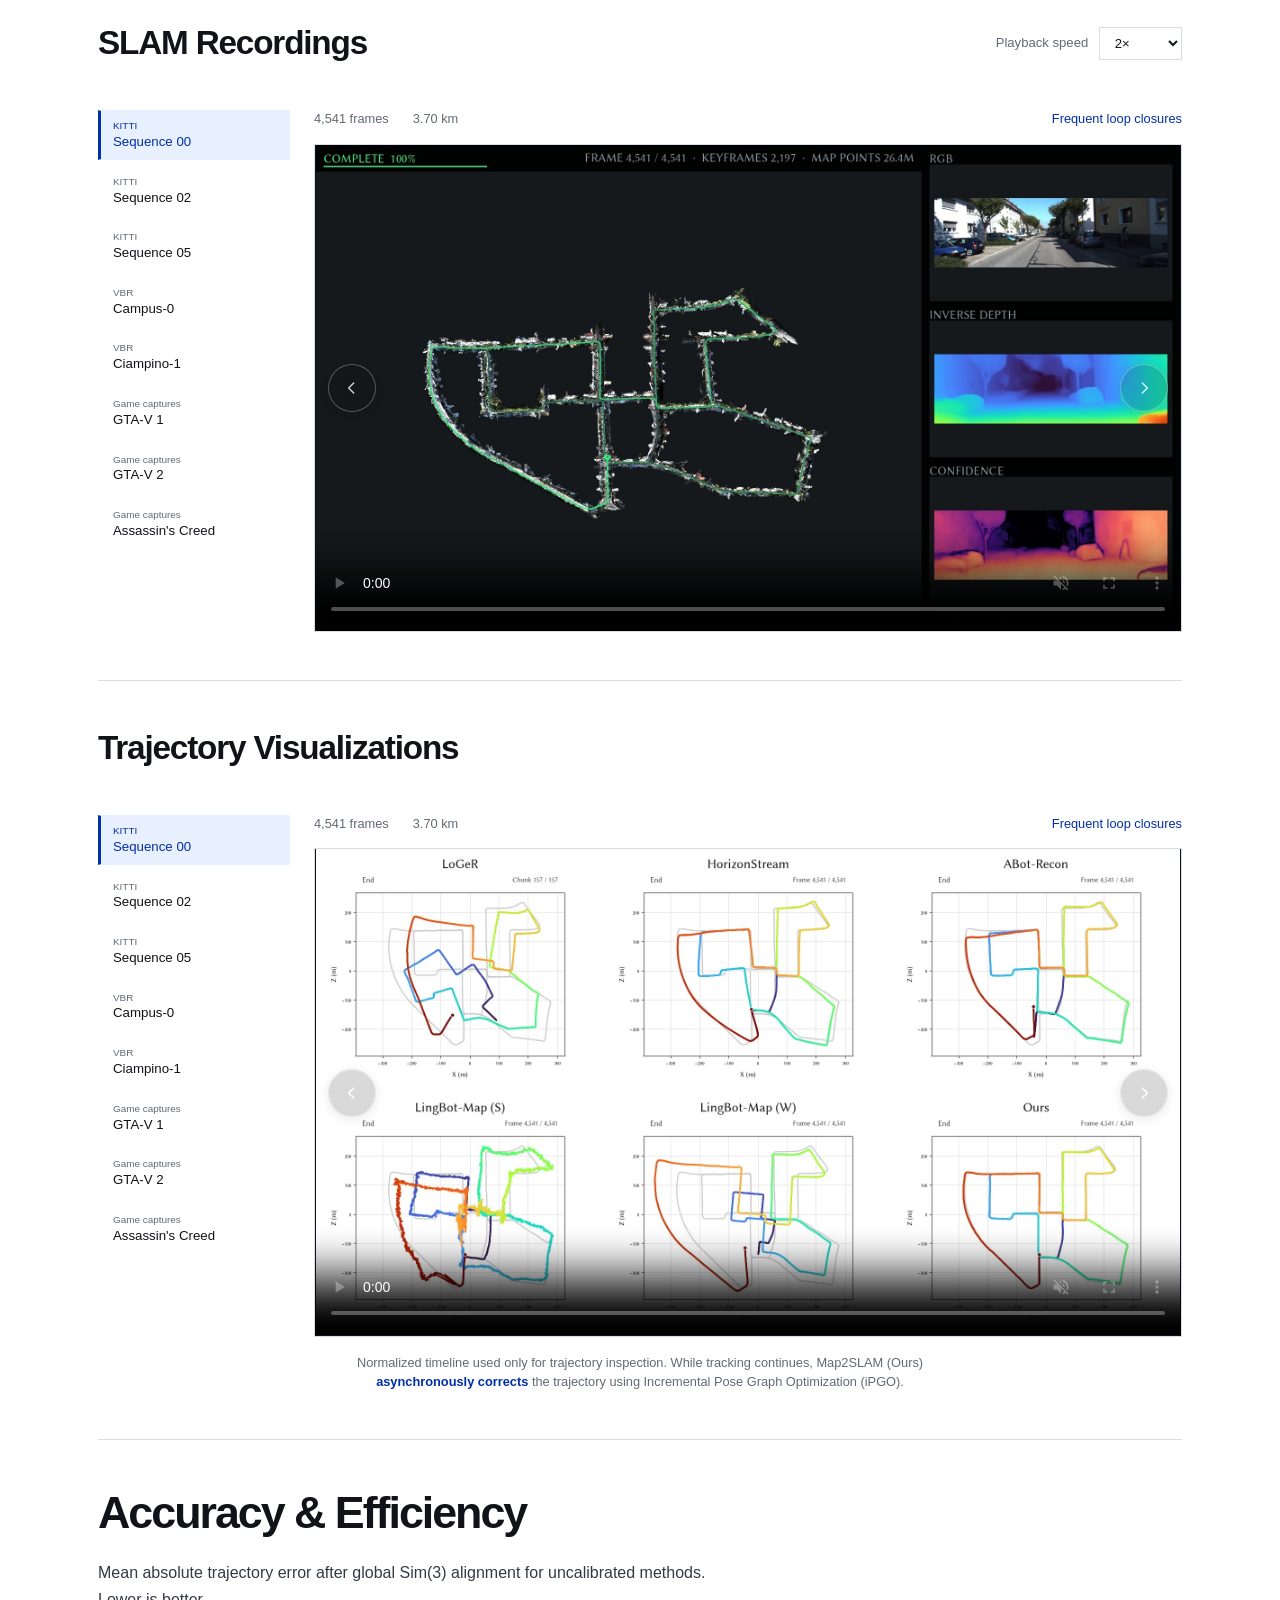
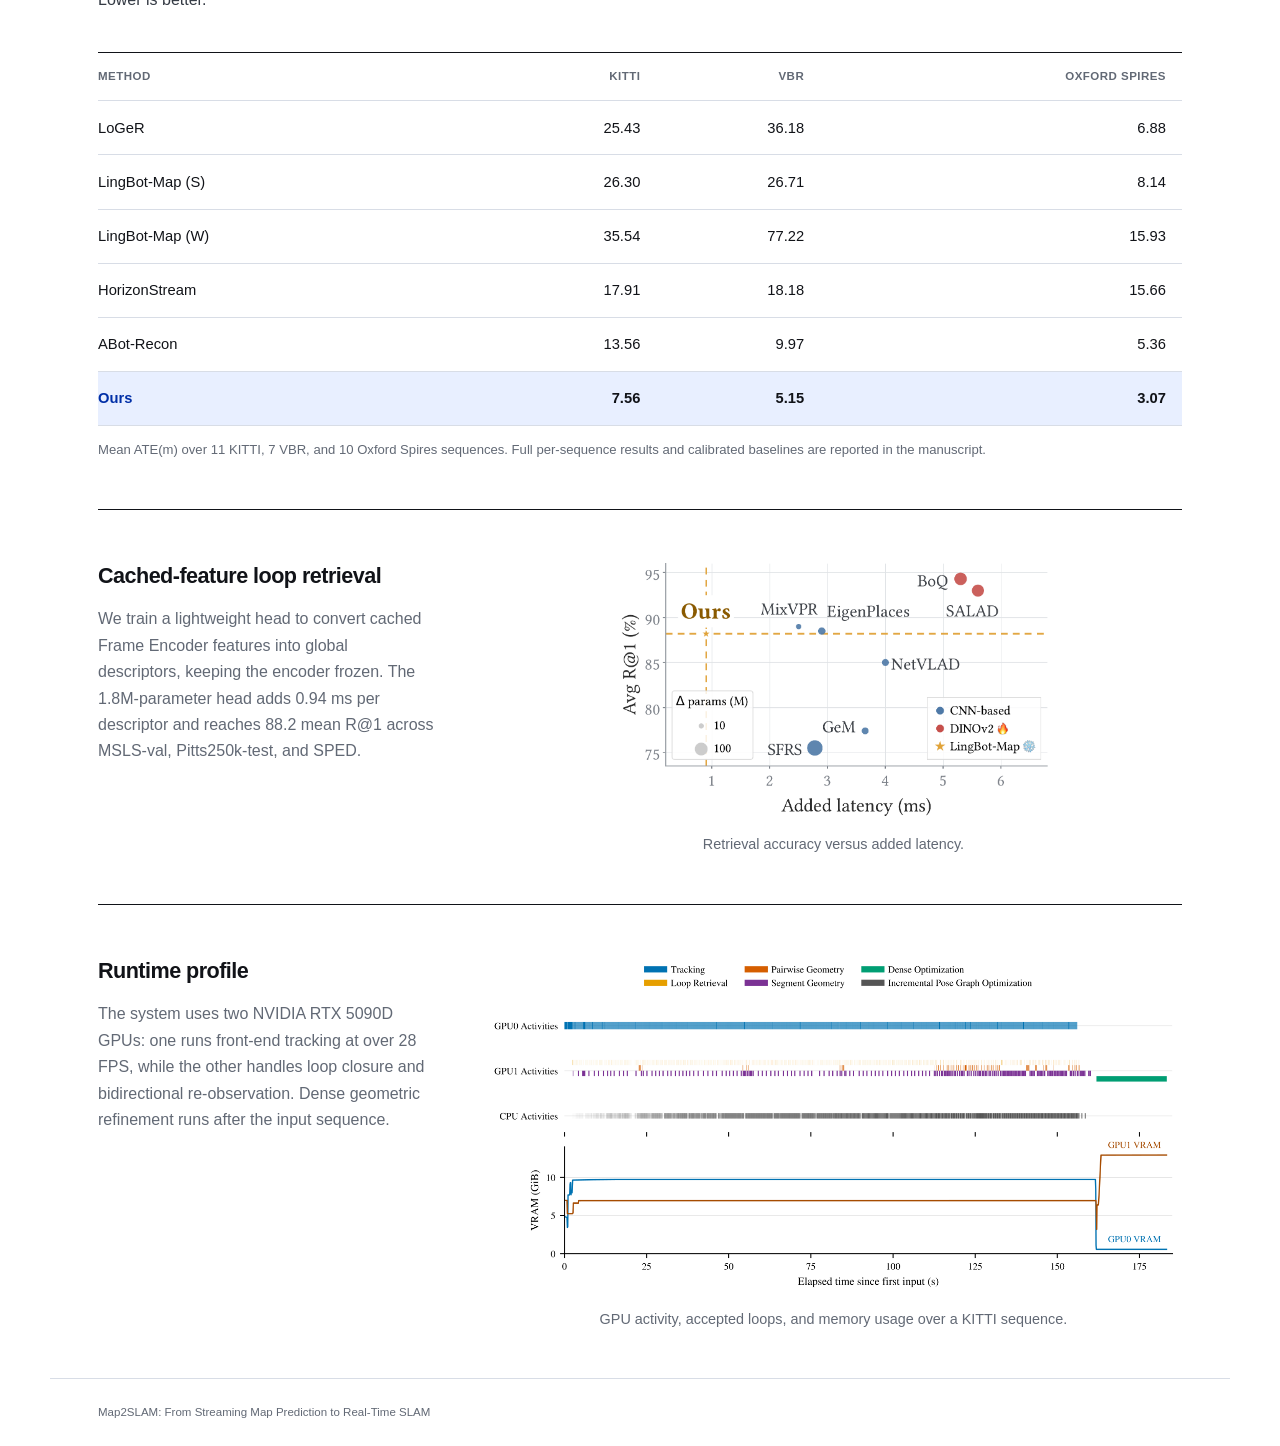
==== commit 8e2d34f0: "perf: serve responsive figures and defer video posters" ====
--- a/index.html
+++ b/index.html
@@ -5,6 +5,7 @@
   <meta name="viewport" content="width=device-width, initial-scale=1">
   <meta name="description" content="Project page for Map2SLAM: From Streaming Map Prediction to Real-Time SLAM.">
   <meta name="theme-color" content="#ffffff">
+  <link rel="preload" as="image" href="assets/images/teaser_v2.webp" imagesrcset="assets/images/teaser_v2-768.webp 768w, assets/images/teaser_v2-1200.webp 1200w, assets/images/teaser_v2-1600.webp 1600w, assets/images/teaser_v2.webp 2103w" imagesizes="(max-width: 680px) calc(100vw - 2rem), (max-width: 1180px) 92vw, 1084px" type="image/webp" fetchpriority="high">
   <title>Map2SLAM: From Streaming Map Prediction to Real-Time SLAM</title>
   <link rel="icon" type="image/svg+xml" href="data:image/svg+xml,%3Csvg%20xmlns%3D%22http%3A%2F%2Fwww.w3.org%2F2000%2Fsvg%22%20viewBox%3D%220%200%2064%2064%22%3E%3Crect%20width%3D%2264%22%20height%3D%2264%22%20fill%3D%22%23ffffff%22%2F%3E%3Cpath%20d%3D%22M12%2050V14L32%2034L52%2014V50%22%20fill%3D%22none%22%20stroke%3D%22%23111318%22%20stroke-width%3D%224.5%22%20stroke-linejoin%3D%22round%22%2F%3E%3Cpath%20d%3D%22M6%2044h12v12H6zM6%208h12v12H6zM26%2028h12v12H26zM46%208h12v12H46zM46%2044h12v12H46z%22%20fill%3D%22%23002fa7%22%2F%3E%3C%2Fsvg%3E">
   <link rel="stylesheet" href="styles.css?v=11f849126fb4">
@@ -63,7 +64,10 @@
       <div class="hero-overview">
         <p class="hero-statement"><span class="tldr-label">TL;DR</span> Map2SLAM uses a frozen streaming 3D foundation model as a <strong>geometry engine</strong>, scheduling its causal and bidirectional inference to maintain a <strong>persistent, revisable SLAM state</strong>.</p>
         <figure class="paper-figure teaser-figure">
-          <img src="assets/images/teaser_v2.png" alt="Comparison between direct LingBot-Map outputs and Map2SLAM, where persistent state improves global consistency." width="2103" height="706">
+          <picture>
+            <source srcset="assets/images/teaser_v2-768.webp 768w, assets/images/teaser_v2-1200.webp 1200w, assets/images/teaser_v2-1600.webp 1600w, assets/images/teaser_v2.webp 2103w" sizes="(max-width: 680px) calc(100vw - 2rem), (max-width: 1180px) 92vw, 1084px" type="image/webp">
+            <img src="assets/images/teaser_v2.png" alt="Comparison between direct LingBot-Map outputs and Map2SLAM, where persistent state improves global consistency." width="2103" height="706" loading="eager" fetchpriority="high" decoding="async">
+          </picture>
         </figure>
       </div>
     </section>
@@ -78,7 +82,7 @@
       </div>
       <div class="engine-layout">
         <figure class="paper-figure method-figure">
-          <iframe class="schedule-animation" src="assets/animation/index.html?v=3a4cfb2a471d" title="Interactive Map2SLAM inference schedule" aria-describedby="schedule-caption" loading="lazy"></iframe>
+          <iframe class="schedule-animation" src="assets/animation/index.html?v=3a4cfb2a471d" title="Interactive Map2SLAM inference schedule" aria-describedby="schedule-caption" loading="eager"></iframe>
           <figcaption id="schedule-caption" class="animation-caption">Shown sequentially; the front end and back end run asynchronously.</figcaption>
         </figure>
         <div class="idea-motto">
@@ -95,7 +99,10 @@
       </div>
 
       <figure class="paper-figure full-bleed system-figure">
-        <img src="assets/images/pipeline_v2.png" alt="Map2SLAM system diagram with one front-end tracking path and two back-end paths for online trajectory correction and dense geometric refinement." width="2105" height="685">
+        <picture>
+          <source srcset="assets/images/pipeline_v2-768.webp 768w, assets/images/pipeline_v2-1200.webp 1200w, assets/images/pipeline_v2-1600.webp 1600w, assets/images/pipeline_v2.webp 2105w" sizes="(max-width: 680px) calc(100vw - 2rem), (max-width: 1180px) 92vw, 1084px" type="image/webp">
+          <img src="assets/images/pipeline_v2.png" alt="Map2SLAM system diagram with one front-end tracking path and two back-end paths for online trajectory correction and dense geometric refinement." width="2105" height="685" loading="lazy" decoding="async">
+        </picture>
         <figcaption>One Front-end Tracking path and two Back-end optimization paths reuse cached Frame Encoder outputs.</figcaption>
       </figure>
 
@@ -127,7 +134,10 @@
       </div>
 
       <figure class="paper-figure loop-figure">
-        <img src="assets/images/loop_check_v2.png" alt="Accepted and rejected loop candidates after appearance retrieval and geometric verification." width="2051" height="544">
+        <picture>
+          <source srcset="assets/images/loop_check_v2-768.webp 768w, assets/images/loop_check_v2-1200.webp 1200w, assets/images/loop_check_v2-1600.webp 1600w, assets/images/loop_check_v2.webp 2051w" sizes="(max-width: 680px) calc(100vw - 2rem), (max-width: 1180px) 92vw, 1084px" type="image/webp">
+          <img src="assets/images/loop_check_v2.png" alt="Accepted and rejected loop candidates after appearance retrieval and geometric verification." width="2051" height="544" loading="lazy" decoding="async">
+        </picture>
         <figcaption>Appearance proposes; fresh-context pairwise geometry decides.</figcaption>
       </figure>
     </section>
@@ -172,7 +182,7 @@
               </ul>
             </div>
             <div class="video-stage">
-              <video class="result-video" id="demo-video" controls playsinline preload="metadata" muted poster="assets/images/poster_final_kitti00.jpg">
+              <video class="result-video" id="demo-video" controls playsinline preload="none" muted data-poster="assets/images/poster_final_kitti00.jpg">
                 <source src="https://gw.alipayobjects.com/v/huamei_vaouhm/afts/video/JGMVQaipF30AAAAAgOAAAAgAfoeUAQBr" type="video/mp4">
               </video>
               <div class="scene-navigation" role="group" aria-label="Switch SLAM recording">
@@ -216,7 +226,7 @@
               </ul>
             </div>
             <div class="video-stage">
-              <video class="result-video" id="trajectory-video" controls playsinline preload="metadata" muted loop poster="assets/images/trajectory_final_kitti00.jpg">
+              <video class="result-video" id="trajectory-video" controls playsinline preload="none" muted loop data-poster="assets/images/trajectory_final_kitti00.jpg">
                 <source src="assets/videos/trajectory/kitti00.mp4" type="video/mp4">
               </video>
               <div class="scene-navigation" role="group" aria-label="Switch trajectory visualization">
@@ -261,7 +271,10 @@
           <p>We train a lightweight head to convert cached Frame Encoder features into global descriptors, keeping the encoder frozen. The 1.8M-parameter head adds 0.94 ms per descriptor and reaches 88.2 mean R@1 across MSLS-val, Pitts250k-test, and SPED.</p>
         </div>
         <figure class="paper-figure runtime-figure retrieval-figure">
-          <img src="assets/images/loop-retrieval.png" alt="Retrieval accuracy versus added latency; the cached-feature Map2SLAM head is highlighted." width="1415" height="850">
+          <picture>
+            <source srcset="assets/images/loop-retrieval.webp" type="image/webp">
+            <img src="assets/images/loop-retrieval.png" alt="Retrieval accuracy versus added latency; the cached-feature Map2SLAM head is highlighted." width="1415" height="850" loading="lazy" decoding="async">
+          </picture>
           <figcaption>Retrieval accuracy versus added latency.</figcaption>
         </figure>
       </div>
@@ -272,7 +285,10 @@
           <p>The system uses two NVIDIA RTX 5090D GPUs: one runs front-end tracking at over 28 FPS, while the other handles loop closure and bidirectional re-observation. Dense geometric refinement runs after the input sequence.</p>
         </div>
         <figure class="paper-figure runtime-figure">
-          <img src="assets/images/profile_v2.png" alt="Timeline of Map2SLAM front-end and back-end GPU activity and video memory usage." width="1361" height="671">
+          <picture>
+            <source srcset="assets/images/profile_v2.webp" type="image/webp">
+            <img src="assets/images/profile_v2.png" alt="Timeline of Map2SLAM front-end and back-end GPU activity and video memory usage." width="1361" height="671" loading="lazy" decoding="async">
+          </picture>
           <figcaption>GPU activity, accepted loops, and memory usage over a KITTI sequence.</figcaption>
         </figure>
       </div>
@@ -284,6 +300,6 @@
     <p>Map2SLAM: From Streaming Map Prediction to Real-Time SLAM</p>
   </footer>
 
-  <script src="script.js?v=9081198883cb"></script>
+  <script src="script.js?v=8711cd303d4b"></script>
 </body>
 </html>
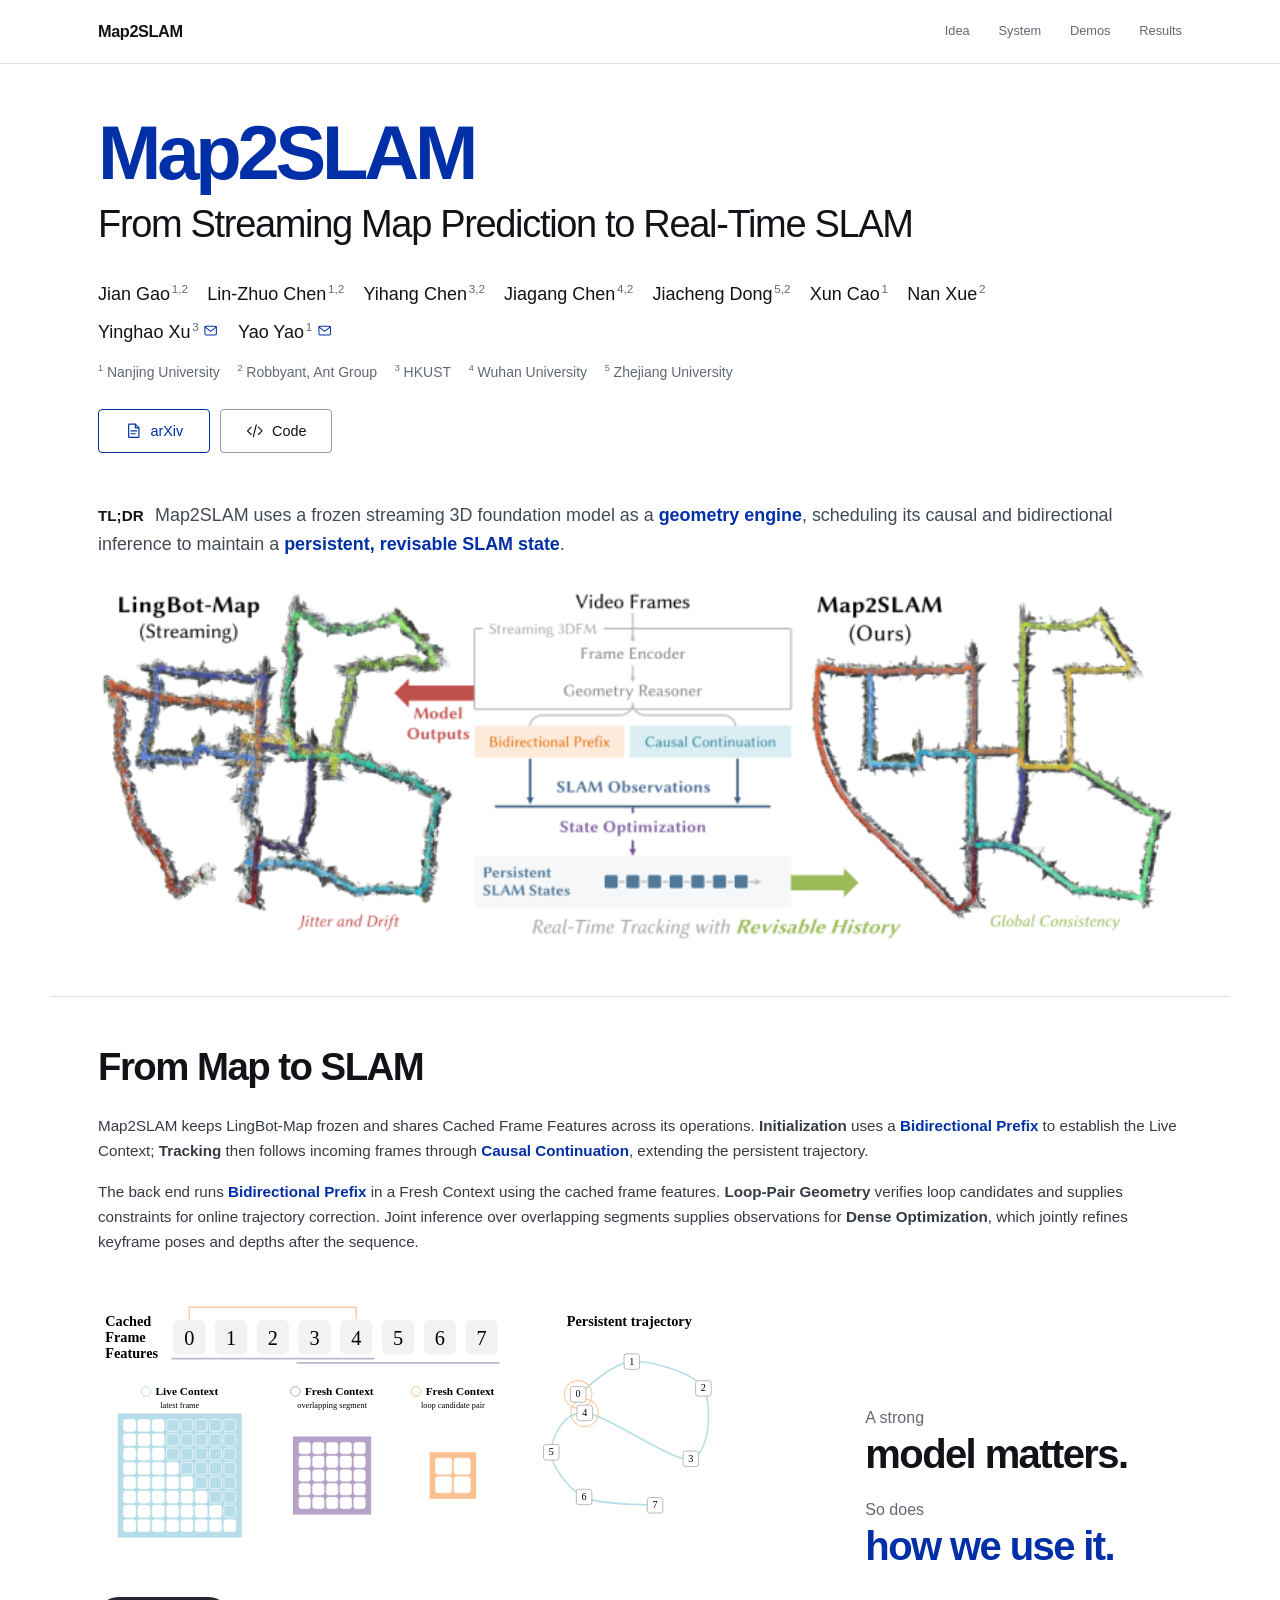
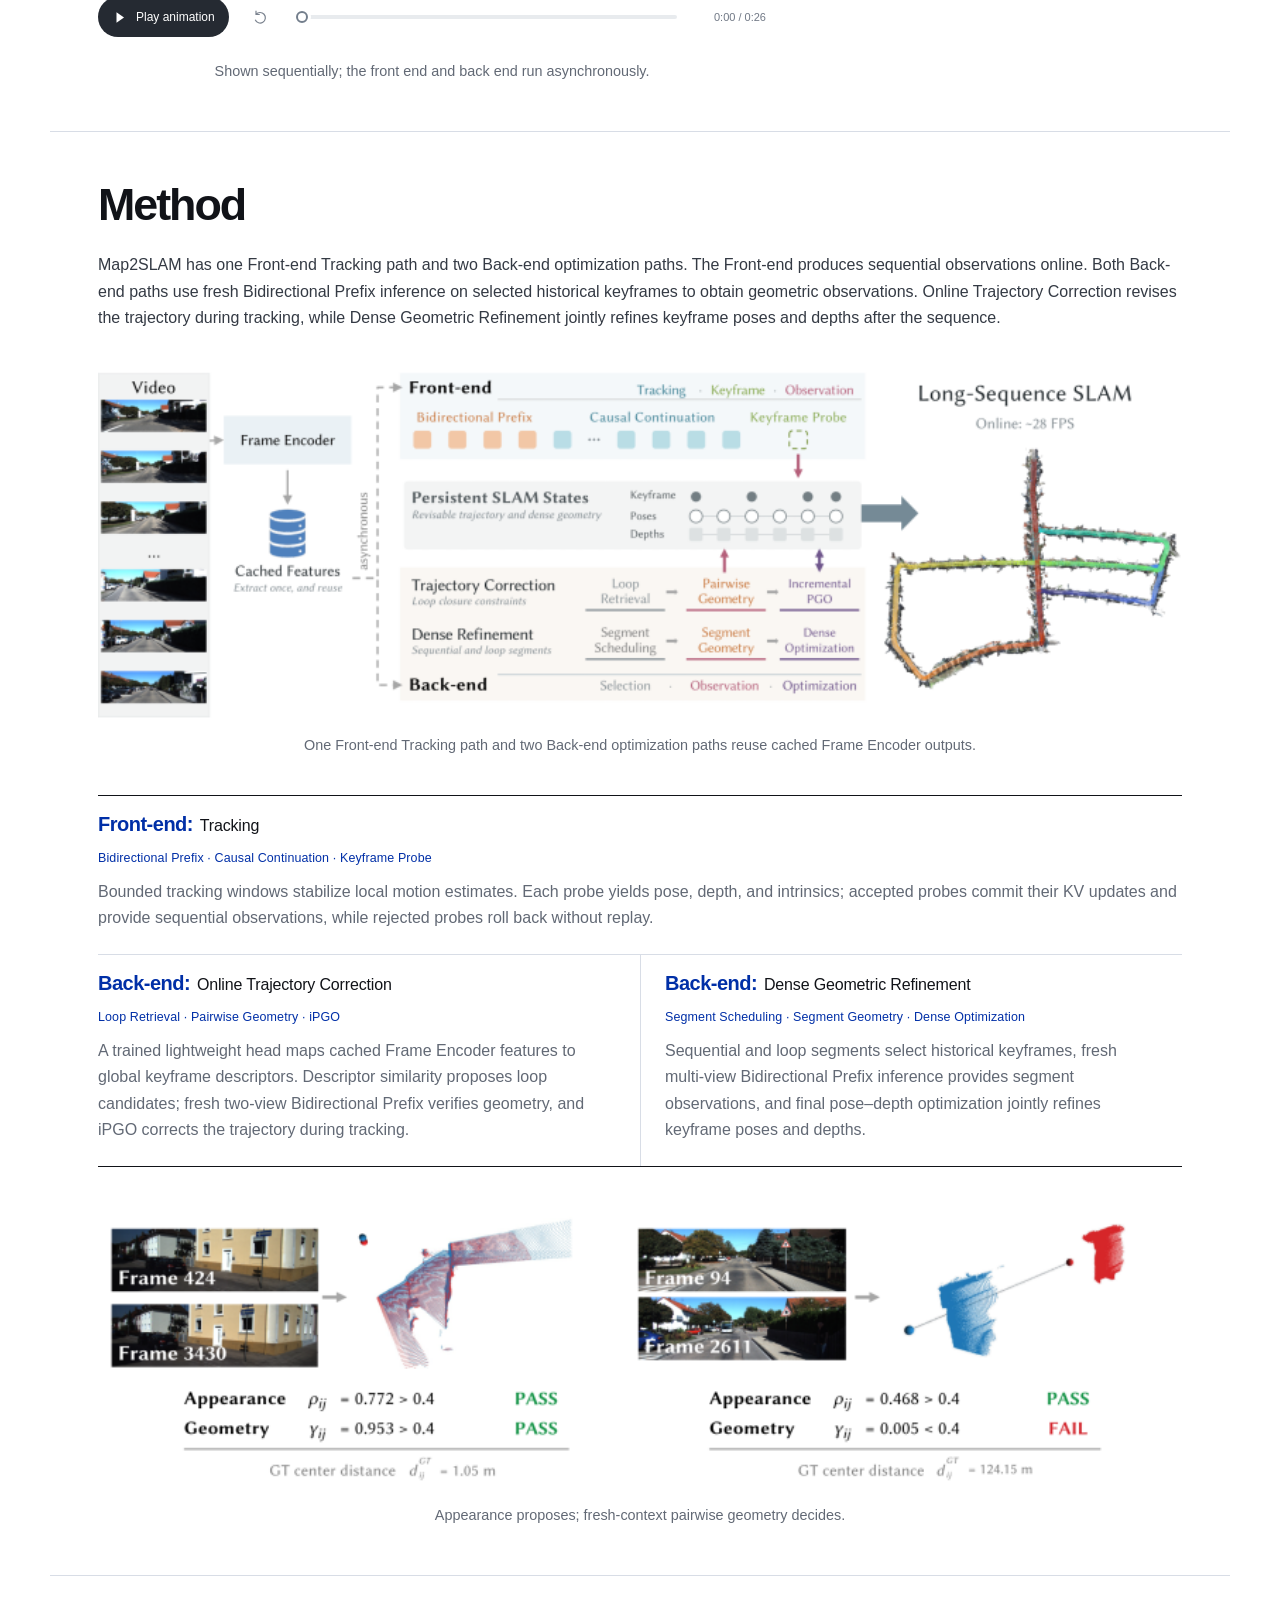
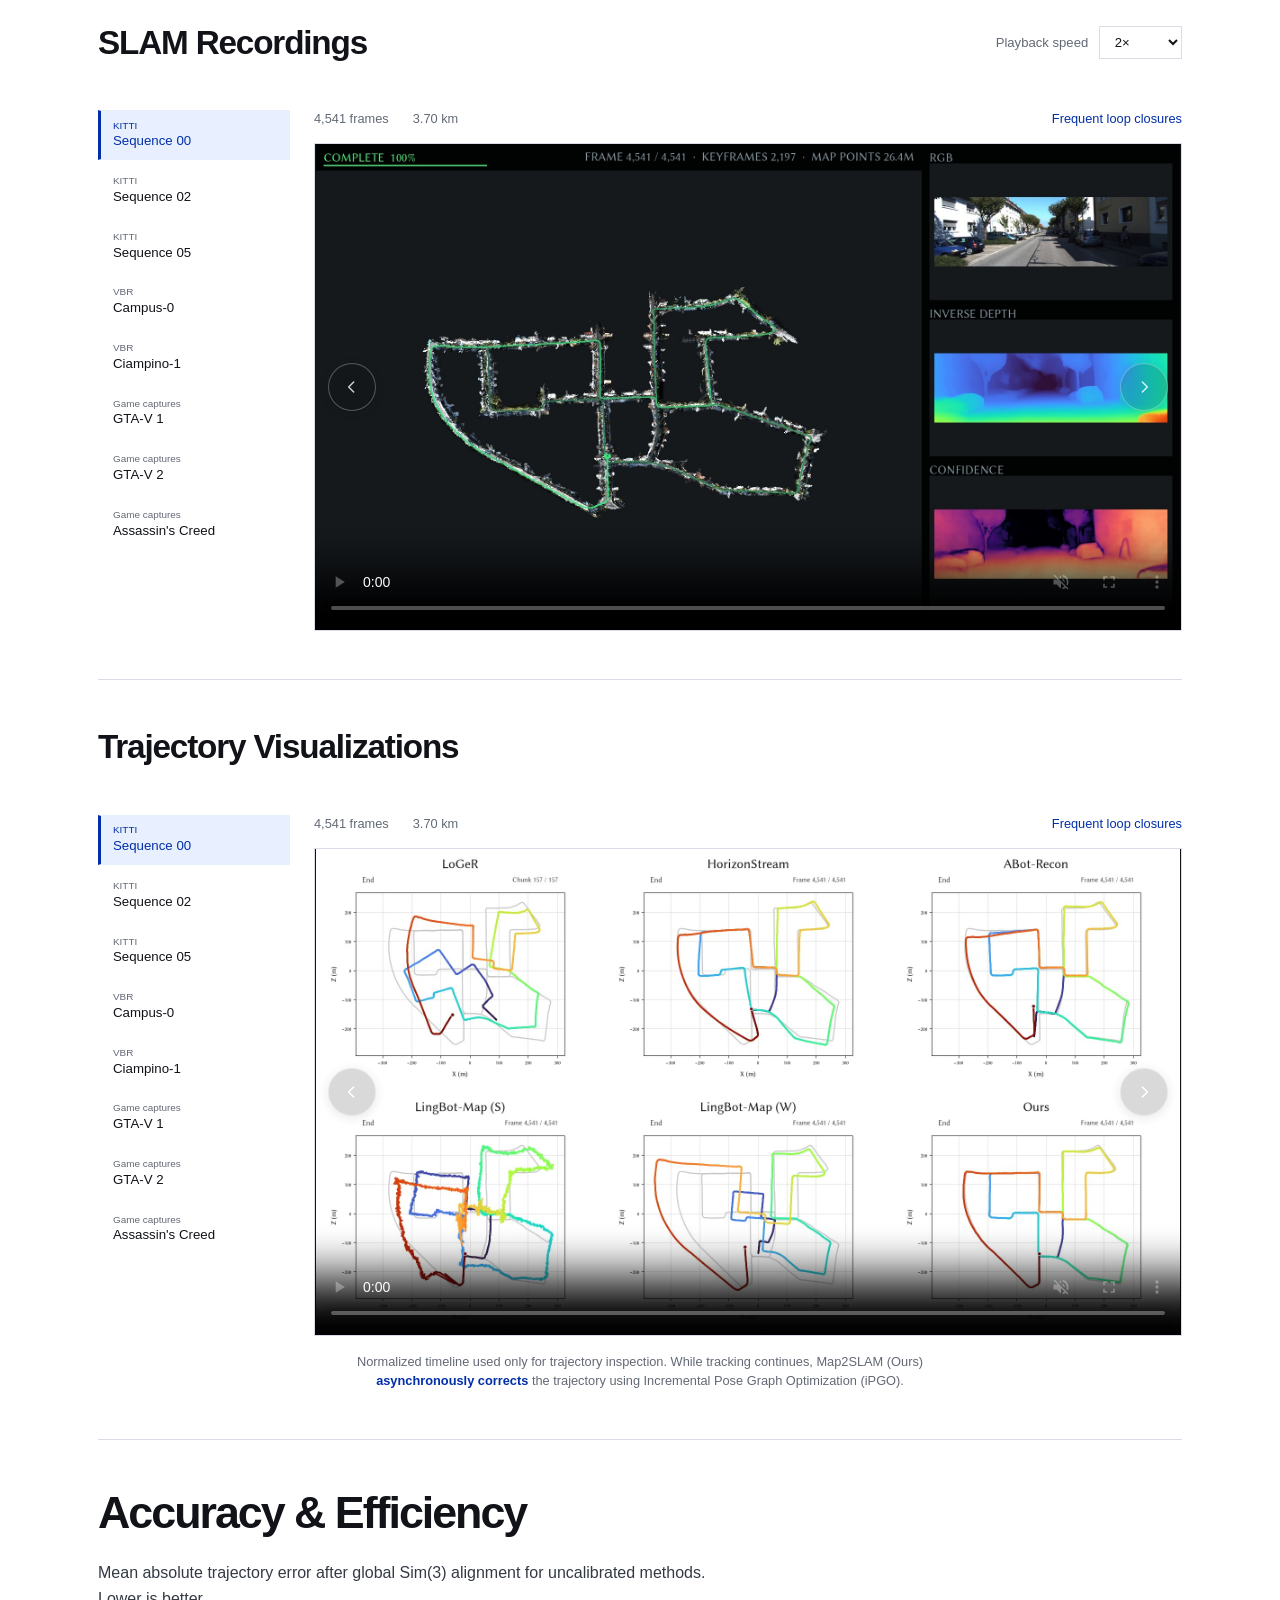
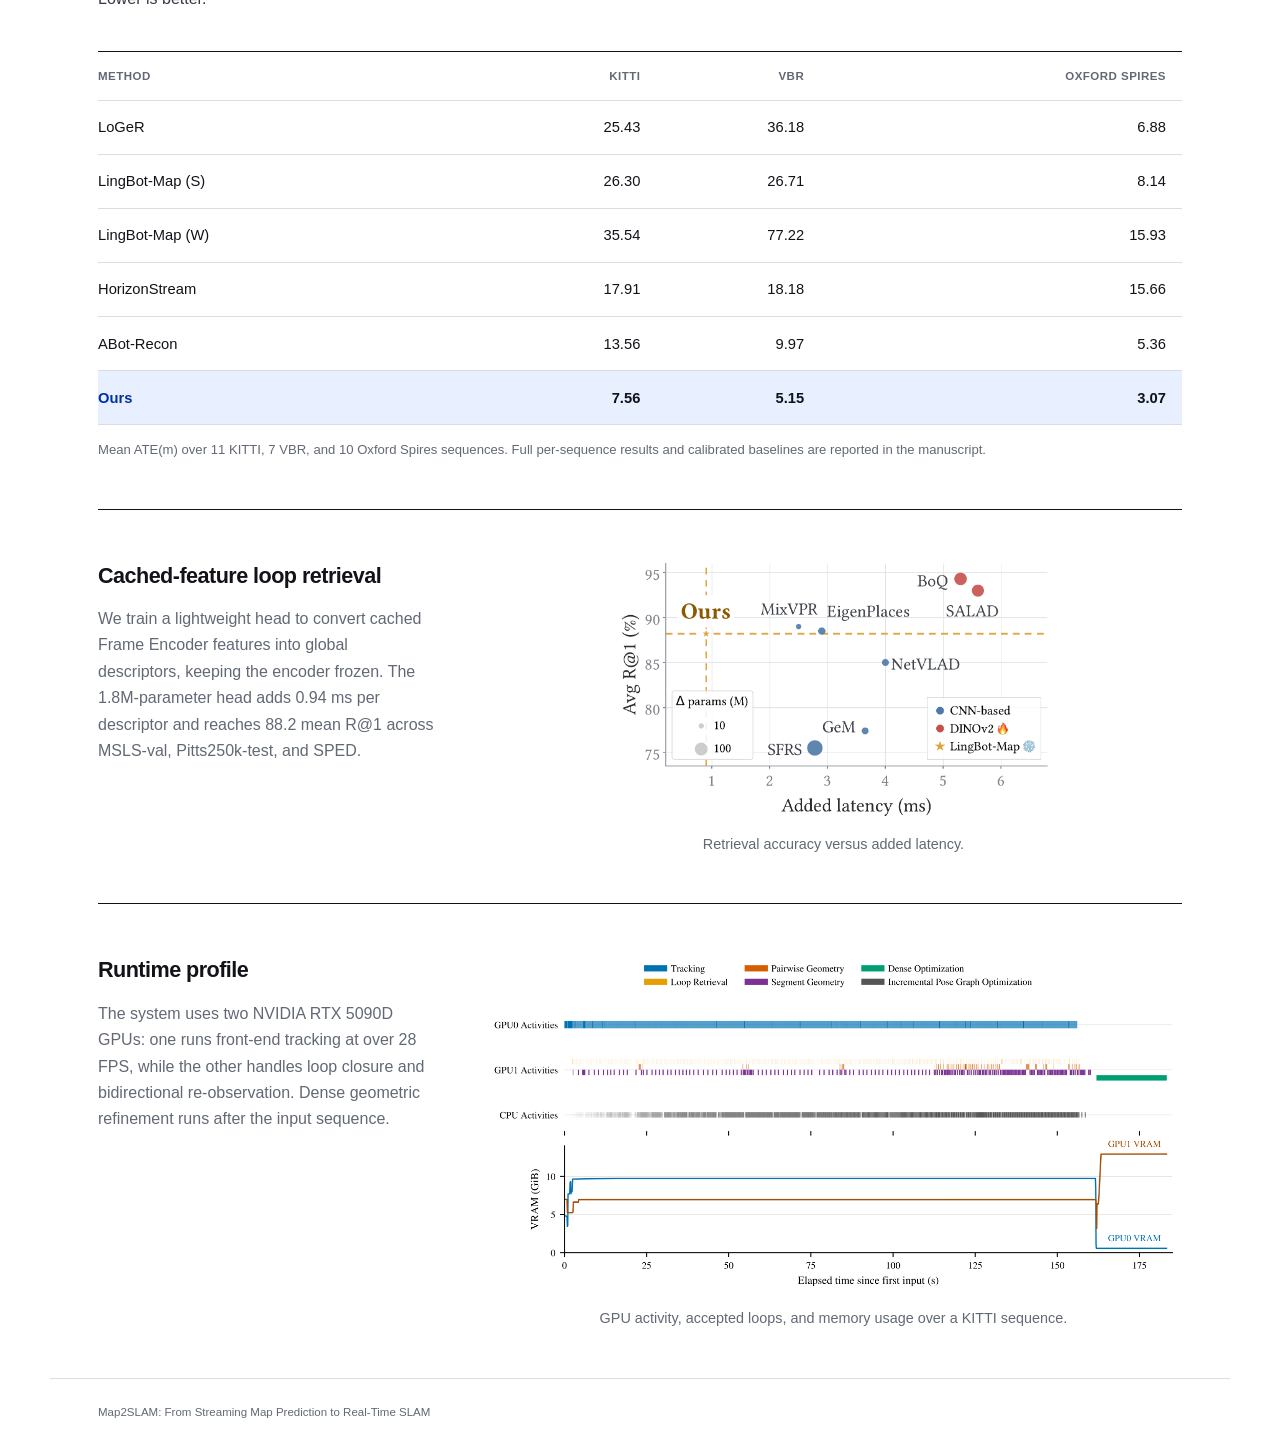
==== commit a996cb94: "docs: link project page to published arXiv paper" ====
--- a/index.html
+++ b/index.html
@@ -8,7 +8,7 @@
   <link rel="preload" as="image" href="assets/images/teaser_v2.webp" imagesrcset="assets/images/teaser_v2-768.webp 768w, assets/images/teaser_v2-1200.webp 1200w, assets/images/teaser_v2-1600.webp 1600w, assets/images/teaser_v2.webp 2103w" imagesizes="(max-width: 680px) calc(100vw - 2rem), (max-width: 1180px) 92vw, 1084px" type="image/webp" fetchpriority="high">
   <title>Map2SLAM: From Streaming Map Prediction to Real-Time SLAM</title>
   <link rel="icon" type="image/svg+xml" href="data:image/svg+xml,%3Csvg%20xmlns%3D%22http%3A%2F%2Fwww.w3.org%2F2000%2Fsvg%22%20viewBox%3D%220%200%2064%2064%22%3E%3Crect%20width%3D%2264%22%20height%3D%2264%22%20fill%3D%22%23ffffff%22%2F%3E%3Cpath%20d%3D%22M12%2050V14L32%2034L52%2014V50%22%20fill%3D%22none%22%20stroke%3D%22%23111318%22%20stroke-width%3D%224.5%22%20stroke-linejoin%3D%22round%22%2F%3E%3Cpath%20d%3D%22M6%2044h12v12H6zM6%208h12v12H6zM26%2028h12v12H26zM46%208h12v12H46zM46%2044h12v12H46z%22%20fill%3D%22%23002fa7%22%2F%3E%3C%2Fsvg%3E">
-  <link rel="stylesheet" href="styles.css?v=11f849126fb4">
+  <link rel="stylesheet" href="styles.css?v=8d5232cbf081">
 </head>
 <body>
   <a class="skip-link" href="#main">Skip to content</a>
@@ -50,9 +50,9 @@
             <span><sup>5</sup> Zhejiang University</span>
           </p>
           <nav class="publication-links" aria-label="Paper resources">
-            <a class="paper-link" href="assets/papers/Map2SLAM.pdf" target="_blank" rel="noopener">
+            <a class="paper-link" href="https://arxiv.org/abs/2611.11169" target="_blank" rel="noopener">
               <svg viewBox="0 0 24 24" fill="none" stroke="currentColor" stroke-width="1.6" stroke-linecap="round" stroke-linejoin="round" aria-hidden="true"><path d="M14 3H6a1 1 0 0 0-1 1v16a1 1 0 0 0 1 1h12a1 1 0 0 0 1-1V8z"/><path d="M14 3v5h5M8 12h8M8 16h6"/></svg>
-              <span>Paper</span>
+              <span>arXiv</span>
             </a>
             <a class="text-link" href="https://github.com/robbyant-research/Map2SLAM" target="_blank" rel="noopener" title="Code will be released here">
               <svg viewBox="0 0 24 24" fill="none" stroke="currentColor" stroke-width="1.6" stroke-linecap="round" stroke-linejoin="round" aria-hidden="true"><path d="m7 7-5 5 5 5m10-10 5 5-5 5M14 4l-4 16"/></svg>
--- a/styles.css
+++ b/styles.css
@@ -471,9 +471,10 @@
 
 @media (max-width: 680px) {
   :root { --pad: 1rem; }
-  html { scroll-padding-top: 0; }
-  .site-header { min-height: 3.5rem; }
-  .nav { display: none; }
+  html { scroll-padding-top: 4.5rem; }
+  .site-header { min-height: 3.5rem; column-gap: .75rem; }
+  .nav { display: flex; gap: .75rem; }
+  .nav a { padding: 1rem 0; font-size: .72rem; }
   .hero { padding-top: 2.25rem; }
   .hero h1 { margin-bottom: 1.75rem; }
   .authors { gap: .35rem 1rem; font-size: 1rem; }
